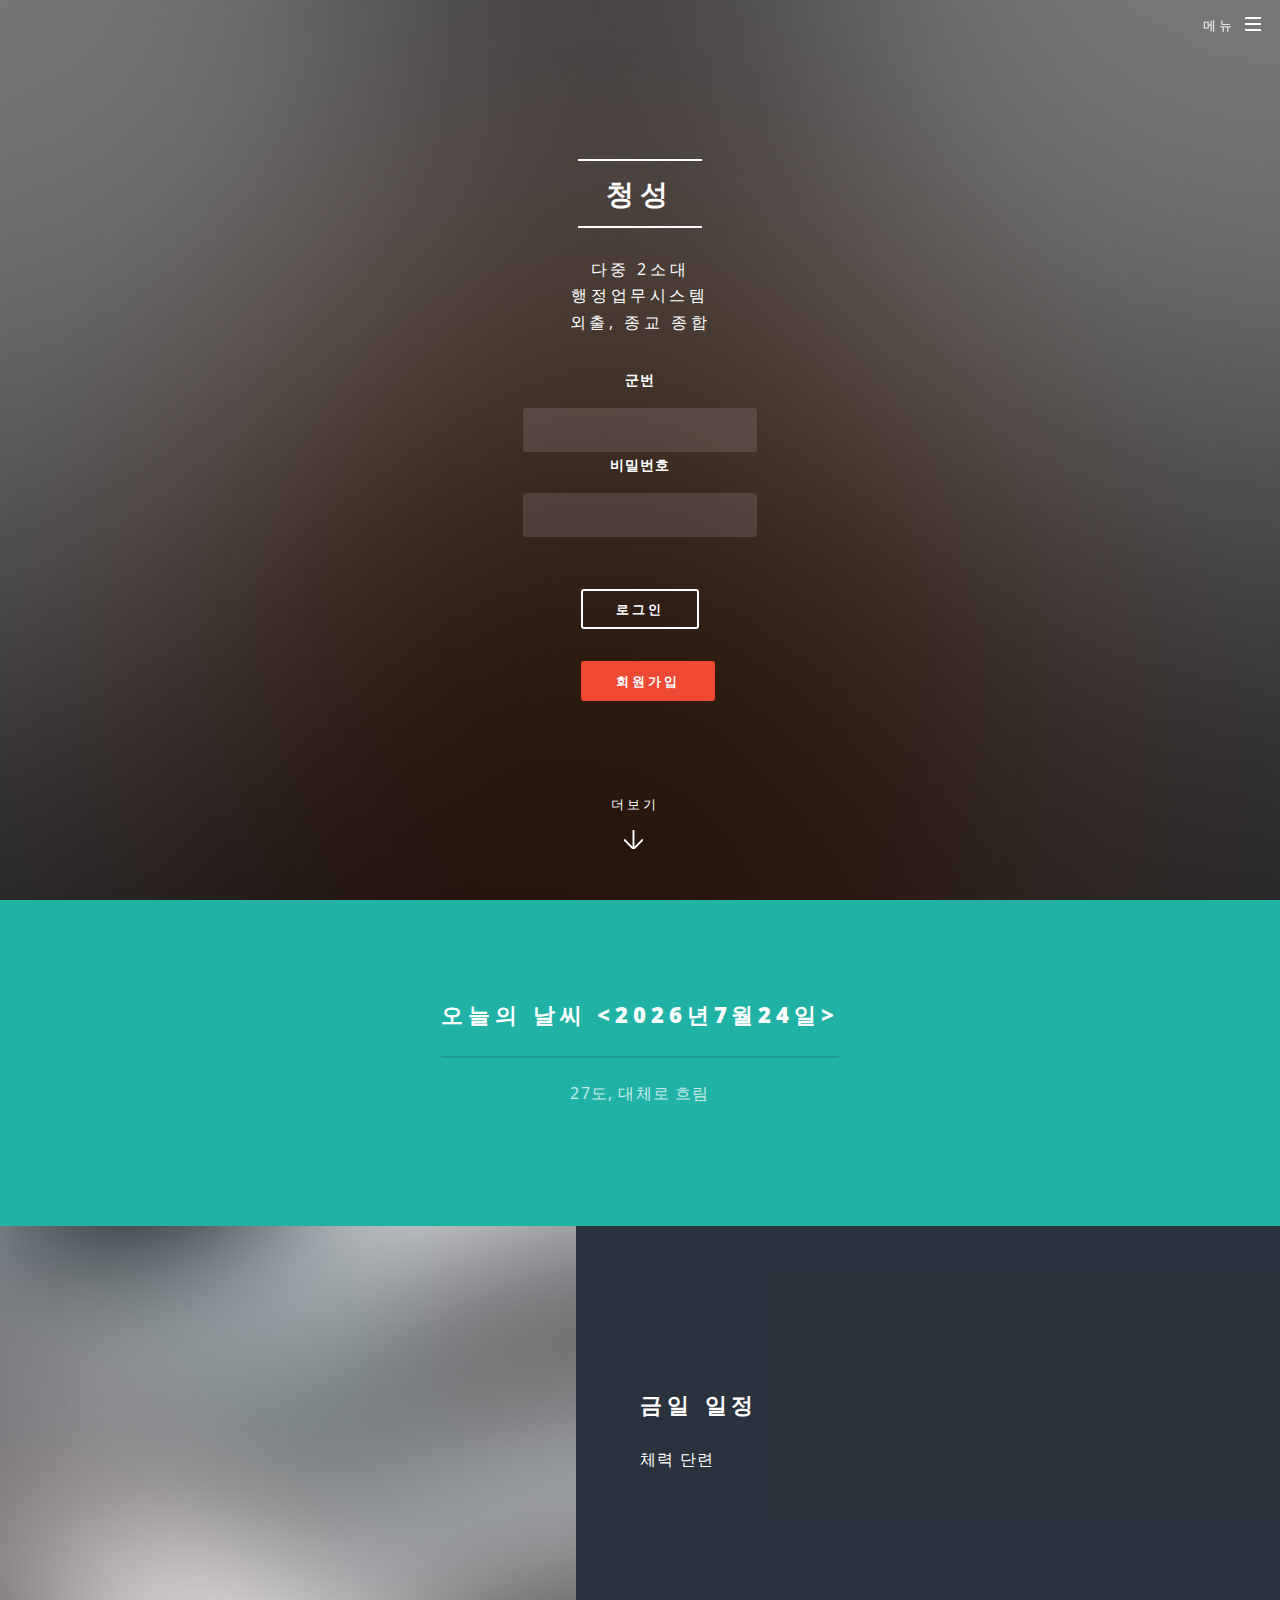
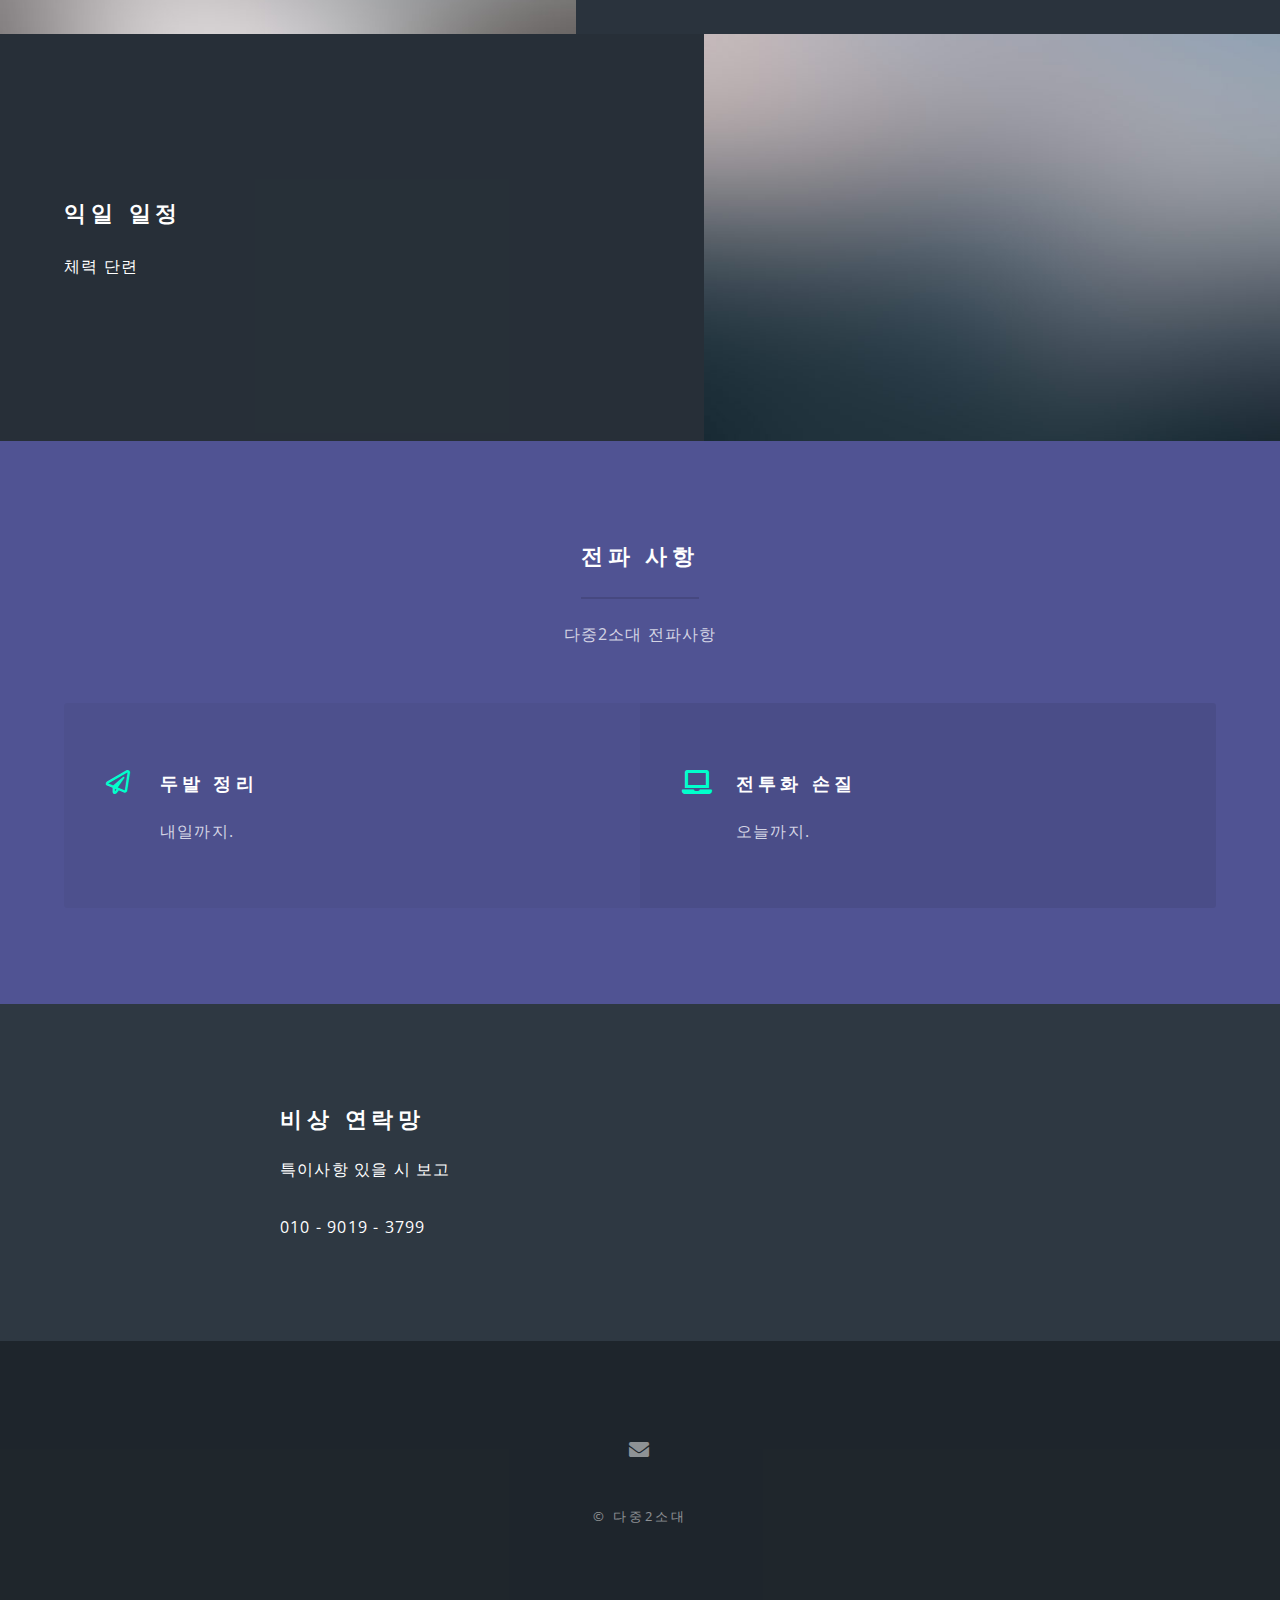
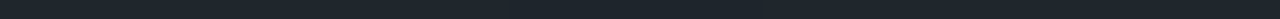
==== Src/html/index.html @ 93024c7f "Add files via upload" ====
<!--
	@File : index.html
	@Dev : Lim Hyun (hyunzion@gmail.com), Park Gyu Min(pkm229125@naver.com)
	@Since : 2020-07-06
-->

<!DOCTYPE HTML>
<!--
	Spectral by HTML5 UP
	html5up.net | @ajlkn
	Free for personal and commercial use under the CCA 3.0 license (html5up.net/license)
-->	

<html>
	<head>
		<title>Blue Star</title>
		<meta charset="utf-8" />
		<meta name="viewport" content="width=device-width, initial-scale=1, user-scalable=no" />
		<link rel="stylesheet" href="assets/css/main.css" />
		<noscript><link rel="stylesheet" href="assets/css/noscript.css" /></noscript>

		<script src="date.js"></script>
	</head>
	<body class="landing is-preload">


		<!-- Page Wrapper -->
			<div id="page-wrapper">

				<!-- Header -->
					<header id="header" class="alt">
						<h1><a href="index.html">Blue Star</a></h1>
						<nav id="nav">
							<ul>
								<li class="special">
									<a href="#menu" class="menuToggle"><span>메뉴</span></a>
									<div id="menu">
										<ul>
											<li><a href="index.html">청성</a></li>
											<li><a href="signup.html">회원가입</a></li>
										</ul>
									</div>
								</li>
							</ul>
						</nav>
					</header>

				<!-- Banner -->
					<section id="banner">
						<div class="inner">
							<h2>청성</h2>
							<p>다중 2소대<br />
							행정업무시스템<br />
							외출, 종교 종합 </p>
							<ul class="actions special">
									
									<input type="hidden" name="redirectUrl" value="https://blogpack.tistory.com/manage">
									
									<fieldset>
      <div class="box_login">
		  <form method="POST" action="logincheck.php">

			  <div>
				  <label for="id">군번</label>
				  <input type="text" name="armynumber"/>
			  </div>
			 
			  <div>
				<label for="pw">비밀번호</label>
				<input type="password" name="pw"/>
			</div>

			<br></br>
			  <input type='submit' value='로그인'>
			</form>
		
		</div>

		  
		  <p></p>
		  <li><a href="signup.html" class="button primary">회원가입</a></li>
							</ul>
						
						</div>
						<a href="#one" class="more scrolly">더보기</a>
					</section>

				<!-- One -->
					<section id="one" class="wrapper style1 special">
						<div class="inner"></div>
							<header class="major">
								<h2>오늘의 날씨
									<script>
									let today = new Date();
									let year = today.getFullYear();
									let month = today.getMonth() + 1;
									let date = today.getDate();
									let day = today.getDay();
									document.write("<"+year+"년"+month+"월"+date+"일"+">");
									</script>


								</h2>
								
								
								<p>27도, 대체로 흐림</p>
							</header>
						</div>
					</section>

				<!-- Two -->
					<section id="two" class="wrapper alt style2">
						<section class="spotlight">
							<div class="image"><img src="images/pic01.jpg" alt="" /></div><div class="content">
								<h2>금일 일정</h2>
								<p>체력 단련</p>
							</div>
						</section>
						<section class="spotlight">
							<div class="image"><img src="images/pic02.jpg" alt="" /></div><div class="content">
								<h2>익일 일정</h2>
								<p>체력 단련</p>
							</div>
						</section>
					</section>

				<!-- Three -->
					<section id="three" class="wrapper style3 special">
						<div class="inner">
							<header class="major">
								<h2>전파 사항</h2>
								<p>다중2소대 전파사항</p>
							</header>
							<ul class="features">
								<li class="icon fa-paper-plane">
									<h3>두발 정리</h3>
									<p>내일까지.</p>
								</li>
								<li class="icon solid fa-laptop">
									<h3>전투화 손질</h3>
									<p>오늘까지.</p>
								</li>
							</ul>
						</div>
					</section>

				<!-- CTA -->
					<section id="cta" class="wrapper style4">
						<div class="inner">
							<header>
								<h2>비상 연락망</h2>
								<p>특이사항 있을 시 보고</p>
								<p>010 - 9019 - 3799</p>
							</header>
						</div>
					</section>

				<!-- Footer -->
					<footer id="footer">
						<ul class="icons">
							<li><a href="#" class="icon solid fa-envelope"><span class="label">Email</span></a></li>
						</ul>
						<ul class="copyright">
							<li>&copy; 다중2소대 </li>
						</ul>
					</footer>

			</div>

		<!-- Scripts -->
			<script src="assets/js/jquery.min.js"></script>
			<script src="assets/js/jquery.scrollex.min.js"></script>
			<script src="assets/js/jquery.scrolly.min.js"></script>
			<script src="assets/js/browser.min.js"></script>
			<script src="assets/js/breakpoints.min.js"></script>
			<script src="assets/js/util.js"></script>
			<script src="assets/js/main.js"></script>



			<script type="text/javascript" src="date.js"></script> 

	</body>
</html>
---- Src/html/assets/css/main.css ----
@import url(fontawesome-all.min.css);
@import url("https://fonts.googleapis.com/css?family=Open+Sans:400,400italic,600,600italic,800,800italic");

/*
	Spectral by HTML5 UP
	html5up.net | @ajlkn
	Free for personal and commercial use under the CCA 3.0 license (html5up.net/license)
*/

html, body, div, span, applet, object,
iframe, h1, h2, h3, h4, h5, h6, p, blockquote,
pre, a, abbr, acronym, address, big, cite,
code, del, dfn, em, img, ins, kbd, q, s, samp,
small, strike, strong, sub, sup, tt, var, b,
u, i, center, dl, dt, dd, ol, ul, li, fieldset,
form, label, legend, table, caption, tbody,
tfoot, thead, tr, th, td, article, aside,
canvas, details, embed, figure, figcaption,
footer, header, hgroup, menu, nav, output, ruby,
section, summary, time, mark, audio, video {
	margin: 0;
	padding: 0;
	border: 0;
	font-size: 100%;
	font: inherit;
	vertical-align: baseline;}

article, aside, details, figcaption, figure,
footer, header, hgroup, menu, nav, section {
	display: block;}

body {
	line-height: 1;
}

ol, ul {
	list-style: none;
}

blockquote, q {
	quotes: none;
}

	blockquote:before, blockquote:after, q:before, q:after {
		content: '';
		content: none;
	}

table {
	border-collapse: collapse;
	border-spacing: 0;
}

body {
	-webkit-text-size-adjust: none;
}

mark {
	background-color: transparent;
	color: inherit;
}

input::-moz-focus-inner {
	border: 0;
	padding: 0;
}

input, select, textarea {
	-moz-appearance: none;
	-webkit-appearance: none;
	-ms-appearance: none;
	appearance: none;
}

/* Basic */

	@-ms-viewport {
		width: device-width;
	}

	html {
		box-sizing: border-box;
	}

	*, *:before, *:after {
		box-sizing: inherit;
	}

	body {
		background: #2e3842;
	}

		body.is-preload *, body.is-preload *:before, body.is-preload *:after {
			-moz-animation: none !important;
			-webkit-animation: none !important;
			-ms-animation: none !important;
			animation: none !important;
			-moz-transition: none !important;
			-webkit-transition: none !important;
			-ms-transition: none !important;
			transition: none !important;
		}

	body, input, select, textarea {
		color: #fff;
		font-family: "Open Sans", Helvetica, sans-serif;
		font-size: 15pt;
		font-weight: 400;
		letter-spacing: 0.075em;
		line-height: 1.65em;
	}

		@media screen and (max-width: 1680px) {

			body, input, select, textarea {
				font-size: 13pt;
			}

		}

		@media screen and (max-width: 1280px) {

			body, input, select, textarea {
				font-size: 12pt;
			}

		}

		@media screen and (max-width: 736px) {

			body, input, select, textarea {
				font-size: 11pt;
				letter-spacing: 0.0375em;
			}

		}

	a {
		-moz-transition: color 0.2s ease, border-bottom-color 0.2s ease;
		-webkit-transition: color 0.2s ease, border-bottom-color 0.2s ease;
		-ms-transition: color 0.2s ease, border-bottom-color 0.2s ease;
		transition: color 0.2s ease, border-bottom-color 0.2s ease;
		border-bottom: dotted 1px;
		color: inherit;
		text-decoration: none;
	}

		a:hover {
			border-bottom-color: transparent;
		}

	strong, b {
		color: #fff;
		font-weight: 600;
	}

	em, i {
		font-style: italic;
	}

	p {
		margin: 0 0 2em 0;
	}

	h1, h2, h3, h4, h5, h6 {
		color: #fff;
		font-weight: 800;
		letter-spacing: 0.225em;
		line-height: 1em;
		margin: 0 0 1em 0;
		text-transform: uppercase;
	}

		h1 a, h2 a, h3 a, h4 a, h5 a, h6 a {
			color: inherit;
			text-decoration: none;
		}

	h2 {
		font-size: 1.35em;
		line-height: 1.75em;
	}

		@media screen and (max-width: 736px) {

			h2 {
				font-size: 1.1em;
				line-height: 1.65em;
			}

		}

	h3 {
		font-size: 1.15em;
		line-height: 1.75em;
	}

		@media screen and (max-width: 736px) {

			h3 {
				font-size: 1em;
				line-height: 1.65em;
			}

		}

	h4 {
		font-size: 1em;
		line-height: 1.5em;
	}

	h5 {
		font-size: 0.8em;
		line-height: 1.5em;
	}

	h6 {
		font-size: 0.7em;
		line-height: 1.5em;
	}

	sub {
		font-size: 0.8em;
		position: relative;
		top: 0.5em;
	}

	sup {
		font-size: 0.8em;
		position: relative;
		top: -0.5em;
	}

	hr {
		border: 0;
		border-bottom: solid 2px #fff;
		margin: 3em 0;
	}

		hr.major {
			margin: 4.5em 0;
		}

	blockquote {
		border-left: solid 4px #fff;
		font-style: italic;
		margin: 0 0 2em 0;
		padding: 0.5em 0 0.5em 2em;
	}

	code {
		background: rgba(144, 144, 144, 0.25);
		border-radius: 3px;
		font-family: "Courier New", monospace;
		font-size: 0.9em;
		letter-spacing: 0;
		margin: 0 0.25em;
		padding: 0.25em 0.65em;
	}

	pre {
		-webkit-overflow-scrolling: touch;
		font-family: "Courier New", monospace;
		font-size: 0.9em;
		margin: 0 0 2em 0;
	}

		pre code {
			display: block;
			line-height: 1.75em;
			padding: 1em 1.5em;
			overflow-x: auto;
		}

	.align-left {
		text-align: left;
	}

	.align-center {
		text-align: center;
	}

	.align-right {
		text-align: right;
	}

/* Row */

	.row {
		display: flex;
		flex-wrap: wrap;
		box-sizing: border-box;
		align-items: stretch;
	}

		.row > * {
			box-sizing: border-box;
		}

		.row.gtr-uniform > * > :last-child {
			margin-bottom: 0;
		}

		.row.aln-left {
			justify-content: flex-start;
		}

		.row.aln-center {
			justify-content: center;
		}

		.row.aln-right {
			justify-content: flex-end;
		}

		.row.aln-top {
			align-items: flex-start;
		}

		.row.aln-middle {
			align-items: center;
		}

		.row.aln-bottom {
			align-items: flex-end;
		}

		.row > .imp {
			order: -1;
		}

		.row > .col-1 {
			width: 8.33333%;
		}

		.row > .off-1 {
			margin-left: 8.33333%;
		}

		.row > .col-2 {
			width: 16.66667%;
		}

		.row > .off-2 {
			margin-left: 16.66667%;
		}

		.row > .col-3 {
			width: 25%;
		}

		.row > .off-3 {
			margin-left: 25%;
		}

		.row > .col-4 {
			width: 33.33333%;
		}

		.row > .off-4 {
			margin-left: 33.33333%;
		}

		.row > .col-5 {
			width: 41.66667%;
		}

		.row > .off-5 {
			margin-left: 41.66667%;
		}

		.row > .col-6 {
			width: 50%;
		}

		.row > .off-6 {
			margin-left: 50%;
		}

		.row > .col-7 {
			width: 58.33333%;
		}

		.row > .off-7 {
			margin-left: 58.33333%;
		}

		.row > .col-8 {
			width: 66.66667%;
		}

		.row > .off-8 {
			margin-left: 66.66667%;
		}

		.row > .col-9 {
			width: 75%;
		}

		.row > .off-9 {
			margin-left: 75%;
		}

		.row > .col-10 {
			width: 83.33333%;
		}

		.row > .off-10 {
			margin-left: 83.33333%;
		}

		.row > .col-11 {
			width: 91.66667%;
		}

		.row > .off-11 {
			margin-left: 91.66667%;
		}

		.row > .col-12 {
			width: 100%;
		}

		.row > .off-12 {
			margin-left: 100%;
		}

		.row.gtr-0 {
			margin-top: 0;
			margin-left: 0em;
		}

			.row.gtr-0 > * {
				padding: 0 0 0 0em;
			}

			.row.gtr-0.gtr-uniform {
				margin-top: 0em;
			}

				.row.gtr-0.gtr-uniform > * {
					padding-top: 0em;
				}

		.row.gtr-25 {
			margin-top: 0;
			margin-left: -0.375em;
		}

			.row.gtr-25 > * {
				padding: 0 0 0 0.375em;
			}

			.row.gtr-25.gtr-uniform {
				margin-top: -0.375em;
			}

				.row.gtr-25.gtr-uniform > * {
					padding-top: 0.375em;
				}

		.row.gtr-50 {
			margin-top: 0;
			margin-left: -0.75em;
		}

			.row.gtr-50 > * {
				padding: 0 0 0 0.75em;
			}

			.row.gtr-50.gtr-uniform {
				margin-top: -0.75em;
			}

				.row.gtr-50.gtr-uniform > * {
					padding-top: 0.75em;
				}

		.row {
			margin-top: 0;
			margin-left: -1.5em;
		}

			.row > * {
				padding: 0 0 0 1.5em;
			}

			.row.gtr-uniform {
				margin-top: -1.5em;
			}

				.row.gtr-uniform > * {
					padding-top: 1.5em;
				}

		.row.gtr-150 {
			margin-top: 0;
			margin-left: -2.25em;
		}

			.row.gtr-150 > * {
				padding: 0 0 0 2.25em;
			}

			.row.gtr-150.gtr-uniform {
				margin-top: -2.25em;
			}

				.row.gtr-150.gtr-uniform > * {
					padding-top: 2.25em;
				}

		.row.gtr-200 {
			margin-top: 0;
			margin-left: -3em;
		}

			.row.gtr-200 > * {
				padding: 0 0 0 3em;
			}

			.row.gtr-200.gtr-uniform {
				margin-top: -3em;
			}

				.row.gtr-200.gtr-uniform > * {
					padding-top: 3em;
				}

		@media screen and (max-width: 1680px) {

			.row {
				display: flex;
				flex-wrap: wrap;
				box-sizing: border-box;
				align-items: stretch;
			}

				.row > * {
					box-sizing: border-box;
				}

				.row.gtr-uniform > * > :last-child {
					margin-bottom: 0;
				}

				.row.aln-left {
					justify-content: flex-start;
				}

				.row.aln-center {
					justify-content: center;
				}

				.row.aln-right {
					justify-content: flex-end;
				}

				.row.aln-top {
					align-items: flex-start;
				}

				.row.aln-middle {
					align-items: center;
				}

				.row.aln-bottom {
					align-items: flex-end;
				}

				.row > .imp-xlarge {
					order: -1;
				}

				.row > .col-1-xlarge {
					width: 8.33333%;
				}

				.row > .off-1-xlarge {
					margin-left: 8.33333%;
				}

				.row > .col-2-xlarge {
					width: 16.66667%;
				}

				.row > .off-2-xlarge {
					margin-left: 16.66667%;
				}

				.row > .col-3-xlarge {
					width: 25%;
				}

				.row > .off-3-xlarge {
					margin-left: 25%;
				}

				.row > .col-4-xlarge {
					width: 33.33333%;
				}

				.row > .off-4-xlarge {
					margin-left: 33.33333%;
				}

				.row > .col-5-xlarge {
					width: 41.66667%;
				}

				.row > .off-5-xlarge {
					margin-left: 41.66667%;
				}

				.row > .col-6-xlarge {
					width: 50%;
				}

				.row > .off-6-xlarge {
					margin-left: 50%;
				}

				.row > .col-7-xlarge {
					width: 58.33333%;
				}

				.row > .off-7-xlarge {
					margin-left: 58.33333%;
				}

				.row > .col-8-xlarge {
					width: 66.66667%;
				}

				.row > .off-8-xlarge {
					margin-left: 66.66667%;
				}

				.row > .col-9-xlarge {
					width: 75%;
				}

				.row > .off-9-xlarge {
					margin-left: 75%;
				}

				.row > .col-10-xlarge {
					width: 83.33333%;
				}

				.row > .off-10-xlarge {
					margin-left: 83.33333%;
				}

				.row > .col-11-xlarge {
					width: 91.66667%;
				}

				.row > .off-11-xlarge {
					margin-left: 91.66667%;
				}

				.row > .col-12-xlarge {
					width: 100%;
				}

				.row > .off-12-xlarge {
					margin-left: 100%;
				}

				.row.gtr-0 {
					margin-top: 0;
					margin-left: 0em;
				}

					.row.gtr-0 > * {
						padding: 0 0 0 0em;
					}

					.row.gtr-0.gtr-uniform {
						margin-top: 0em;
					}

						.row.gtr-0.gtr-uniform > * {
							padding-top: 0em;
						}

				.row.gtr-25 {
					margin-top: 0;
					margin-left: -0.375em;
				}

					.row.gtr-25 > * {
						padding: 0 0 0 0.375em;
					}

					.row.gtr-25.gtr-uniform {
						margin-top: -0.375em;
					}

						.row.gtr-25.gtr-uniform > * {
							padding-top: 0.375em;
						}

				.row.gtr-50 {
					margin-top: 0;
					margin-left: -0.75em;
				}

					.row.gtr-50 > * {
						padding: 0 0 0 0.75em;
					}

					.row.gtr-50.gtr-uniform {
						margin-top: -0.75em;
					}

						.row.gtr-50.gtr-uniform > * {
							padding-top: 0.75em;
						}

				.row {
					margin-top: 0;
					margin-left: -1.5em;
				}

					.row > * {
						padding: 0 0 0 1.5em;
					}

					.row.gtr-uniform {
						margin-top: -1.5em;
					}

						.row.gtr-uniform > * {
							padding-top: 1.5em;
						}

				.row.gtr-150 {
					margin-top: 0;
					margin-left: -2.25em;
				}

					.row.gtr-150 > * {
						padding: 0 0 0 2.25em;
					}

					.row.gtr-150.gtr-uniform {
						margin-top: -2.25em;
					}

						.row.gtr-150.gtr-uniform > * {
							padding-top: 2.25em;
						}

				.row.gtr-200 {
					margin-top: 0;
					margin-left: -3em;
				}

					.row.gtr-200 > * {
						padding: 0 0 0 3em;
					}

					.row.gtr-200.gtr-uniform {
						margin-top: -3em;
					}

						.row.gtr-200.gtr-uniform > * {
							padding-top: 3em;
						}

		}

		@media screen and (max-width: 1280px) {

			.row {
				display: flex;
				flex-wrap: wrap;
				box-sizing: border-box;
				align-items: stretch;
			}

				.row > * {
					box-sizing: border-box;
				}

				.row.gtr-uniform > * > :last-child {
					margin-bottom: 0;
				}

				.row.aln-left {
					justify-content: flex-start;
				}

				.row.aln-center {
					justify-content: center;
				}

				.row.aln-right {
					justify-content: flex-end;
				}

				.row.aln-top {
					align-items: flex-start;
				}

				.row.aln-middle {
					align-items: center;
				}

				.row.aln-bottom {
					align-items: flex-end;
				}

				.row > .imp-large {
					order: -1;
				}

				.row > .col-1-large {
					width: 8.33333%;
				}

				.row > .off-1-large {
					margin-left: 8.33333%;
				}

				.row > .col-2-large {
					width: 16.66667%;
				}

				.row > .off-2-large {
					margin-left: 16.66667%;
				}

				.row > .col-3-large {
					width: 25%;
				}

				.row > .off-3-large {
					margin-left: 25%;
				}

				.row > .col-4-large {
					width: 33.33333%;
				}

				.row > .off-4-large {
					margin-left: 33.33333%;
				}

				.row > .col-5-large {
					width: 41.66667%;
				}

				.row > .off-5-large {
					margin-left: 41.66667%;
				}

				.row > .col-6-large {
					width: 50%;
				}

				.row > .off-6-large {
					margin-left: 50%;
				}

				.row > .col-7-large {
					width: 58.33333%;
				}

				.row > .off-7-large {
					margin-left: 58.33333%;
				}

				.row > .col-8-large {
					width: 66.66667%;
				}

				.row > .off-8-large {
					margin-left: 66.66667%;
				}

				.row > .col-9-large {
					width: 75%;
				}

				.row > .off-9-large {
					margin-left: 75%;
				}

				.row > .col-10-large {
					width: 83.33333%;
				}

				.row > .off-10-large {
					margin-left: 83.33333%;
				}

				.row > .col-11-large {
					width: 91.66667%;
				}

				.row > .off-11-large {
					margin-left: 91.66667%;
				}

				.row > .col-12-large {
					width: 100%;
				}

				.row > .off-12-large {
					margin-left: 100%;
				}

				.row.gtr-0 {
					margin-top: 0;
					margin-left: 0em;
				}

					.row.gtr-0 > * {
						padding: 0 0 0 0em;
					}

					.row.gtr-0.gtr-uniform {
						margin-top: 0em;
					}

						.row.gtr-0.gtr-uniform > * {
							padding-top: 0em;
						}

				.row.gtr-25 {
					margin-top: 0;
					margin-left: -0.375em;
				}

					.row.gtr-25 > * {
						padding: 0 0 0 0.375em;
					}

					.row.gtr-25.gtr-uniform {
						margin-top: -0.375em;
					}

						.row.gtr-25.gtr-uniform > * {
							padding-top: 0.375em;
						}

				.row.gtr-50 {
					margin-top: 0;
					margin-left: -0.75em;
				}

					.row.gtr-50 > * {
						padding: 0 0 0 0.75em;
					}

					.row.gtr-50.gtr-uniform {
						margin-top: -0.75em;
					}

						.row.gtr-50.gtr-uniform > * {
							padding-top: 0.75em;
						}

				.row {
					margin-top: 0;
					margin-left: -1.5em;
				}

					.row > * {
						padding: 0 0 0 1.5em;
					}

					.row.gtr-uniform {
						margin-top: -1.5em;
					}

						.row.gtr-uniform > * {
							padding-top: 1.5em;
						}

				.row.gtr-150 {
					margin-top: 0;
					margin-left: -2.25em;
				}

					.row.gtr-150 > * {
						padding: 0 0 0 2.25em;
					}

					.row.gtr-150.gtr-uniform {
						margin-top: -2.25em;
					}

						.row.gtr-150.gtr-uniform > * {
							padding-top: 2.25em;
						}

				.row.gtr-200 {
					margin-top: 0;
					margin-left: -3em;
				}

					.row.gtr-200 > * {
						padding: 0 0 0 3em;
					}

					.row.gtr-200.gtr-uniform {
						margin-top: -3em;
					}

						.row.gtr-200.gtr-uniform > * {
							padding-top: 3em;
						}

		}

		@media screen and (max-width: 980px) {

			.row {
				display: flex;
				flex-wrap: wrap;
				box-sizing: border-box;
				align-items: stretch;
			}

				.row > * {
					box-sizing: border-box;
				}

				.row.gtr-uniform > * > :last-child {
					margin-bottom: 0;
				}

				.row.aln-left {
					justify-content: flex-start;
				}

				.row.aln-center {
					justify-content: center;
				}

				.row.aln-right {
					justify-content: flex-end;
				}

				.row.aln-top {
					align-items: flex-start;
				}

				.row.aln-middle {
					align-items: center;
				}

				.row.aln-bottom {
					align-items: flex-end;
				}

				.row > .imp-medium {
					order: -1;
				}

				.row > .col-1-medium {
					width: 8.33333%;
				}

				.row > .off-1-medium {
					margin-left: 8.33333%;
				}

				.row > .col-2-medium {
					width: 16.66667%;
				}

				.row > .off-2-medium {
					margin-left: 16.66667%;
				}

				.row > .col-3-medium {
					width: 25%;
				}

				.row > .off-3-medium {
					margin-left: 25%;
				}

				.row > .col-4-medium {
					width: 33.33333%;
				}

				.row > .off-4-medium {
					margin-left: 33.33333%;
				}

				.row > .col-5-medium {
					width: 41.66667%;
				}

				.row > .off-5-medium {
					margin-left: 41.66667%;
				}

				.row > .col-6-medium {
					width: 50%;
				}

				.row > .off-6-medium {
					margin-left: 50%;
				}

				.row > .col-7-medium {
					width: 58.33333%;
				}

				.row > .off-7-medium {
					margin-left: 58.33333%;
				}

				.row > .col-8-medium {
					width: 66.66667%;
				}

				.row > .off-8-medium {
					margin-left: 66.66667%;
				}

				.row > .col-9-medium {
					width: 75%;
				}

				.row > .off-9-medium {
					margin-left: 75%;
				}

				.row > .col-10-medium {
					width: 83.33333%;
				}

				.row > .off-10-medium {
					margin-left: 83.33333%;
				}

				.row > .col-11-medium {
					width: 91.66667%;
				}

				.row > .off-11-medium {
					margin-left: 91.66667%;
				}

				.row > .col-12-medium {
					width: 100%;
				}

				.row > .off-12-medium {
					margin-left: 100%;
				}

				.row.gtr-0 {
					margin-top: 0;
					margin-left: 0em;
				}

					.row.gtr-0 > * {
						padding: 0 0 0 0em;
					}

					.row.gtr-0.gtr-uniform {
						margin-top: 0em;
					}

						.row.gtr-0.gtr-uniform > * {
							padding-top: 0em;
						}

				.row.gtr-25 {
					margin-top: 0;
					margin-left: -0.375em;
				}

					.row.gtr-25 > * {
						padding: 0 0 0 0.375em;
					}

					.row.gtr-25.gtr-uniform {
						margin-top: -0.375em;
					}

						.row.gtr-25.gtr-uniform > * {
							padding-top: 0.375em;
						}

				.row.gtr-50 {
					margin-top: 0;
					margin-left: -0.75em;
				}

					.row.gtr-50 > * {
						padding: 0 0 0 0.75em;
					}

					.row.gtr-50.gtr-uniform {
						margin-top: -0.75em;
					}

						.row.gtr-50.gtr-uniform > * {
							padding-top: 0.75em;
						}

				.row {
					margin-top: 0;
					margin-left: -1.5em;
				}

					.row > * {
						padding: 0 0 0 1.5em;
					}

					.row.gtr-uniform {
						margin-top: -1.5em;
					}

						.row.gtr-uniform > * {
							padding-top: 1.5em;
						}

				.row.gtr-150 {
					margin-top: 0;
					margin-left: -2.25em;
				}

					.row.gtr-150 > * {
						padding: 0 0 0 2.25em;
					}

					.row.gtr-150.gtr-uniform {
						margin-top: -2.25em;
					}

						.row.gtr-150.gtr-uniform > * {
							padding-top: 2.25em;
						}

				.row.gtr-200 {
					margin-top: 0;
					margin-left: -3em;
				}

					.row.gtr-200 > * {
						padding: 0 0 0 3em;
					}

					.row.gtr-200.gtr-uniform {
						margin-top: -3em;
					}

						.row.gtr-200.gtr-uniform > * {
							padding-top: 3em;
						}

		}

		@media screen and (max-width: 736px) {

			.row {
				display: flex;
				flex-wrap: wrap;
				box-sizing: border-box;
				align-items: stretch;
			}

				.row > * {
					box-sizing: border-box;
				}

				.row.gtr-uniform > * > :last-child {
					margin-bottom: 0;
				}

				.row.aln-left {
					justify-content: flex-start;
				}

				.row.aln-center {
					justify-content: center;
				}

				.row.aln-right {
					justify-content: flex-end;
				}

				.row.aln-top {
					align-items: flex-start;
				}

				.row.aln-middle {
					align-items: center;
				}

				.row.aln-bottom {
					align-items: flex-end;
				}

				.row > .imp-small {
					order: -1;
				}

				.row > .col-1-small {
					width: 8.33333%;
				}

				.row > .off-1-small {
					margin-left: 8.33333%;
				}

				.row > .col-2-small {
					width: 16.66667%;
				}

				.row > .off-2-small {
					margin-left: 16.66667%;
				}

				.row > .col-3-small {
					width: 25%;
				}

				.row > .off-3-small {
					margin-left: 25%;
				}

				.row > .col-4-small {
					width: 33.33333%;
				}

				.row > .off-4-small {
					margin-left: 33.33333%;
				}

				.row > .col-5-small {
					width: 41.66667%;
				}

				.row > .off-5-small {
					margin-left: 41.66667%;
				}

				.row > .col-6-small {
					width: 50%;
				}

				.row > .off-6-small {
					margin-left: 50%;
				}

				.row > .col-7-small {
					width: 58.33333%;
				}

				.row > .off-7-small {
					margin-left: 58.33333%;
				}

				.row > .col-8-small {
					width: 66.66667%;
				}

				.row > .off-8-small {
					margin-left: 66.66667%;
				}

				.row > .col-9-small {
					width: 75%;
				}

				.row > .off-9-small {
					margin-left: 75%;
				}

				.row > .col-10-small {
					width: 83.33333%;
				}

				.row > .off-10-small {
					margin-left: 83.33333%;
				}

				.row > .col-11-small {
					width: 91.66667%;
				}

				.row > .off-11-small {
					margin-left: 91.66667%;
				}

				.row > .col-12-small {
					width: 100%;
				}

				.row > .off-12-small {
					margin-left: 100%;
				}

				.row.gtr-0 {
					margin-top: 0;
					margin-left: 0em;
				}

					.row.gtr-0 > * {
						padding: 0 0 0 0em;
					}

					.row.gtr-0.gtr-uniform {
						margin-top: 0em;
					}

						.row.gtr-0.gtr-uniform > * {
							padding-top: 0em;
						}

				.row.gtr-25 {
					margin-top: 0;
					margin-left: -0.375em;
				}

					.row.gtr-25 > * {
						padding: 0 0 0 0.375em;
					}

					.row.gtr-25.gtr-uniform {
						margin-top: -0.375em;
					}

						.row.gtr-25.gtr-uniform > * {
							padding-top: 0.375em;
						}

				.row.gtr-50 {
					margin-top: 0;
					margin-left: -0.75em;
				}

					.row.gtr-50 > * {
						padding: 0 0 0 0.75em;
					}

					.row.gtr-50.gtr-uniform {
						margin-top: -0.75em;
					}

						.row.gtr-50.gtr-uniform > * {
							padding-top: 0.75em;
						}

				.row {
					margin-top: 0;
					margin-left: -1.5em;
				}

					.row > * {
						padding: 0 0 0 1.5em;
					}

					.row.gtr-uniform {
						margin-top: -1.5em;
					}

						.row.gtr-uniform > * {
							padding-top: 1.5em;
						}

				.row.gtr-150 {
					margin-top: 0;
					margin-left: -2.25em;
				}

					.row.gtr-150 > * {
						padding: 0 0 0 2.25em;
					}

					.row.gtr-150.gtr-uniform {
						margin-top: -2.25em;
					}

						.row.gtr-150.gtr-uniform > * {
							padding-top: 2.25em;
						}

				.row.gtr-200 {
					margin-top: 0;
					margin-left: -3em;
				}

					.row.gtr-200 > * {
						padding: 0 0 0 3em;
					}

					.row.gtr-200.gtr-uniform {
						margin-top: -3em;
					}

						.row.gtr-200.gtr-uniform > * {
							padding-top: 3em;
						}

		}

		@media screen and (max-width: 480px) {

			.row {
				display: flex;
				flex-wrap: wrap;
				box-sizing: border-box;
				align-items: stretch;
			}

				.row > * {
					box-sizing: border-box;
				}

				.row.gtr-uniform > * > :last-child {
					margin-bottom: 0;
				}

				.row.aln-left {
					justify-content: flex-start;
				}

				.row.aln-center {
					justify-content: center;
				}

				.row.aln-right {
					justify-content: flex-end;
				}

				.row.aln-top {
					align-items: flex-start;
				}

				.row.aln-middle {
					align-items: center;
				}

				.row.aln-bottom {
					align-items: flex-end;
				}

				.row > .imp-xsmall {
					order: -1;
				}

				.row > .col-1-xsmall {
					width: 8.33333%;
				}

				.row > .off-1-xsmall {
					margin-left: 8.33333%;
				}

				.row > .col-2-xsmall {
					width: 16.66667%;
				}

				.row > .off-2-xsmall {
					margin-left: 16.66667%;
				}

				.row > .col-3-xsmall {
					width: 25%;
				}

				.row > .off-3-xsmall {
					margin-left: 25%;
				}

				.row > .col-4-xsmall {
					width: 33.33333%;
				}

				.row > .off-4-xsmall {
					margin-left: 33.33333%;
				}

				.row > .col-5-xsmall {
					width: 41.66667%;
				}

				.row > .off-5-xsmall {
					margin-left: 41.66667%;
				}

				.row > .col-6-xsmall {
					width: 50%;
				}

				.row > .off-6-xsmall {
					margin-left: 50%;
				}

				.row > .col-7-xsmall {
					width: 58.33333%;
				}

				.row > .off-7-xsmall {
					margin-left: 58.33333%;
				}

				.row > .col-8-xsmall {
					width: 66.66667%;
				}

				.row > .off-8-xsmall {
					margin-left: 66.66667%;
				}

				.row > .col-9-xsmall {
					width: 75%;
				}

				.row > .off-9-xsmall {
					margin-left: 75%;
				}

				.row > .col-10-xsmall {
					width: 83.33333%;
				}

				.row > .off-10-xsmall {
					margin-left: 83.33333%;
				}

				.row > .col-11-xsmall {
					width: 91.66667%;
				}

				.row > .off-11-xsmall {
					margin-left: 91.66667%;
				}

				.row > .col-12-xsmall {
					width: 100%;
				}

				.row > .off-12-xsmall {
					margin-left: 100%;
				}

				.row.gtr-0 {
					margin-top: 0;
					margin-left: 0em;
				}

					.row.gtr-0 > * {
						padding: 0 0 0 0em;
					}

					.row.gtr-0.gtr-uniform {
						margin-top: 0em;
					}

						.row.gtr-0.gtr-uniform > * {
							padding-top: 0em;
						}

				.row.gtr-25 {
					margin-top: 0;
					margin-left: -0.375em;
				}

					.row.gtr-25 > * {
						padding: 0 0 0 0.375em;
					}

					.row.gtr-25.gtr-uniform {
						margin-top: -0.375em;
					}

						.row.gtr-25.gtr-uniform > * {
							padding-top: 0.375em;
						}

				.row.gtr-50 {
					margin-top: 0;
					margin-left: -0.75em;
				}

					.row.gtr-50 > * {
						padding: 0 0 0 0.75em;
					}

					.row.gtr-50.gtr-uniform {
						margin-top: -0.75em;
					}

						.row.gtr-50.gtr-uniform > * {
							padding-top: 0.75em;
						}

				.row {
					margin-top: 0;
					margin-left: -1.5em;
				}

					.row > * {
						padding: 0 0 0 1.5em;
					}

					.row.gtr-uniform {
						margin-top: -1.5em;
					}

						.row.gtr-uniform > * {
							padding-top: 1.5em;
						}

				.row.gtr-150 {
					margin-top: 0;
					margin-left: -2.25em;
				}

					.row.gtr-150 > * {
						padding: 0 0 0 2.25em;
					}

					.row.gtr-150.gtr-uniform {
						margin-top: -2.25em;
					}

						.row.gtr-150.gtr-uniform > * {
							padding-top: 2.25em;
						}

				.row.gtr-200 {
					margin-top: 0;
					margin-left: -3em;
				}

					.row.gtr-200 > * {
						padding: 0 0 0 3em;
					}

					.row.gtr-200.gtr-uniform {
						margin-top: -3em;
					}

						.row.gtr-200.gtr-uniform > * {
							padding-top: 3em;
						}

		}

/* Section/Article */

	section.special, article.special {
		text-align: center;
	}

	header p {
		color: rgba(255, 255, 255, 0.5);
		position: relative;
		top: -0.25em;
	}

	header h3 + p {
		font-size: 1.1em;
	}

	header h4 + p,
	header h5 + p,
	header h6 + p {
		font-size: 0.9em;
	}

	header.major {
		margin: 0 0 3.5em 0;
	}

		header.major h2, header.major h3, header.major h4, header.major h5, header.major h6 {
			border-bottom: solid 2px #fff;
			display: inline-block;
			padding-bottom: 1em;
			position: relative;
		}

			header.major h2:after, header.major h3:after, header.major h4:after, header.major h5:after, header.major h6:after {
				content: '';
				display: block;
				height: 1px;
			}

		header.major p {
			color: #fff;
			top: 0;
		}

		@media screen and (max-width: 736px) {

			header.major {
				margin: 0 0 2em 0;
			}

		}

	@media screen and (max-width: 980px) {

		header br {
			display: none;
		}

	}

/* Form */

	form {
		margin: 0 0 2em 0;
	}

	label {
		color: #fff;
		display: block;
		font-size: 0.9em;
		font-weight: 600;
		margin: 0 0 1em 0;
	}

	input[type="text"],
	input[type="password"],
	input[type="email"],
	select,
	textarea {
		-moz-appearance: none;
		-webkit-appearance: none;
		-ms-appearance: none;
		appearance: none;
		background-color: rgba(144, 144, 144, 0.25);
		border-radius: 3px;
		border: none;
		color: inherit;
		display: block;
		outline: 0;
		padding: 0 1em;
		text-decoration: none;
		width: 100%;
	}

		input[type="text"]:invalid,
		input[type="password"]:invalid,
		input[type="email"]:invalid,
		select:invalid,
		textarea:invalid {
			box-shadow: none;
		}

		input[type="text"]:focus,
		input[type="password"]:focus,
		input[type="email"]:focus,
		select:focus,
		textarea:focus {
			box-shadow: 0 0 0 2px #21b2a6;
		}

	select {
		background-size: 1.25em;
		background-repeat: no-repeat;
		background-position: calc(100% - 1em) center;
		height: 2.75em;
		padding-right: 2.75em;
		text-overflow: ellipsis;
	}

		select:focus::-ms-value {
			background-color: transparent;
		}

		select::-ms-expand {
			display: none;
		}

	input[type="text"],
	input[type="password"],
	input[type="email"],
	select {
		height: 2.75em;
	}

	textarea {
		padding: 0.75em 1em;
	}

	input[type="checkbox"],
	input[type="radio"] {
		-moz-appearance: none;
		-webkit-appearance: none;
		-ms-appearance: none;
		appearance: none;
		display: block;
		float: left;
		margin-right: -2em;
		opacity: 0;
		width: 1em;
		z-index: -1;
	}

		input[type="checkbox"] + label,
		input[type="radio"] + label {
			text-decoration: none;
			color: #fff;
			cursor: pointer;
			display: inline-block;
			font-size: 1em;
			font-weight: 400;
			padding-left: 2.4em;
			padding-right: 0.75em;
			position: relative;
		}

			input[type="checkbox"] + label:before,
			input[type="radio"] + label:before {
				-moz-osx-font-smoothing: grayscale;
				-webkit-font-smoothing: antialiased;
				display: inline-block;
				font-style: normal;
				font-variant: normal;
				text-rendering: auto;
				line-height: 1;
				text-transform: none !important;
				font-family: 'Font Awesome 5 Free';
				font-weight: 900;
			}

			input[type="checkbox"] + label:before,
			input[type="radio"] + label:before {
				background: rgba(144, 144, 144, 0.25);
				border-radius: 3px;
				content: '';
				display: inline-block;
				font-size: 0.8em;
				height: 2.0625em;
				left: 0;
				line-height: 2.0625em;
				position: absolute;
				text-align: center;
				top: 0;
				width: 2.0625em;
			}

		input[type="checkbox"]:checked + label:before,
		input[type="radio"]:checked + label:before {
			background: #2e3842;
			color: #fff;
			content: '\f00c';
		}

		input[type="checkbox"]:focus + label:before,
		input[type="radio"]:focus + label:before {
			box-shadow: 0 0 0 2px #21b2a6;
		}

	input[type="checkbox"] + label:before {
		border-radius: 3px;
	}

	input[type="radio"] + label:before {
		border-radius: 100%;
	}

	::-webkit-input-placeholder {
		color: rgba(255, 255, 255, 0.5) !important;
		opacity: 1.0;
	}

	:-moz-placeholder {
		color: rgba(255, 255, 255, 0.5) !important;
		opacity: 1.0;
	}

	::-moz-placeholder {
		color: rgba(255, 255, 255, 0.5) !important;
		opacity: 1.0;
	}

	:-ms-input-placeholder {
		color: rgba(255, 255, 255, 0.5) !important;
		opacity: 1.0;
	}

/* Box */

	.box {
		border-radius: 3px;
		border: solid 2px #fff;
		margin-bottom: 2em;
		padding: 1.5em;
	}

		.box > :last-child,
		.box > :last-child > :last-child,
		.box > :last-child > :last-child > :last-child {
			margin-bottom: 0;
		}

		.box.alt {
			border: 0;
			border-radius: 0;
			padding: 0;
		}

/* Icon */

	.icon {
		text-decoration: none;
		border-bottom: none;
		position: relative;
	}

		.icon:before {
			-moz-osx-font-smoothing: grayscale;
			-webkit-font-smoothing: antialiased;
			display: inline-block;
			font-style: normal;
			font-variant: normal;
			text-rendering: auto;
			line-height: 1;
			text-transform: none !important;
			font-family: 'Font Awesome 5 Free';
			font-weight: 400;
		}

		.icon > .label {
			display: none;
		}

		.icon:before {
			line-height: inherit;
		}

		.icon.solid:before {
			font-weight: 900;
		}

		.icon.brands:before {
			font-family: 'Font Awesome 5 Brands';
		}

		.icon.major {
			-moz-transform: rotate(-45deg);
			-webkit-transform: rotate(-45deg);
			-ms-transform: rotate(-45deg);
			transform: rotate(-45deg);
			border-radius: 3px;
			border: solid 2px #fff;
			display: inline-block;
			font-size: 1.35em;
			height: calc(3em + 2px);
			line-height: 3em;
			text-align: center;
			width: calc(3em + 2px);
		}

			.icon.major:before {
				-moz-transform: rotate(45deg);
				-webkit-transform: rotate(45deg);
				-ms-transform: rotate(45deg);
				transform: rotate(45deg);
				display: inline-block;
				font-size: 1.5em;
			}

			@media screen and (max-width: 736px) {

				.icon.major {
					font-size: 1em;
				}

			}

		.icon.style1 {
			color: #00ffcc;
		}

		.icon.style2 {
			color: #00f0ff;
		}

		.icon.style3 {
			color: #76ddff;
		}

/* Image */

	.image {
		border-radius: 3px;
		border: 0;
		display: inline-block;
		position: relative;
	}

		.image img {
			border-radius: 3px;
			display: block;
		}

		.image.left {
			float: left;
			margin: 0 2em 2em 0;
			top: 0.25em;
		}

		.image.right {
			float: right;
			margin: 0 0 2em 2em;
			top: 0.25em;
		}

		.image.left, .image.right {
			max-width: 40%;
		}

			.image.left img, .image.right img {
				width: 100%;
			}

		.image.fit {
			display: block;
			margin: 0 0 2em 0;
			width: 100%;
		}

			.image.fit img {
				width: 100%;
			}

/* List */

	ol {
		list-style: decimal;
		margin: 0 0 2em 0;
		padding-left: 1.25em;
	}

		ol li {
			padding-left: 0.25em;
		}

	ul {
		list-style: disc;
		margin: 0 0 2em 0;
		padding-left: 1em;
	}

		ul li {
			padding-left: 0.5em;
		}

		ul.alt {
			list-style: none;
			padding-left: 0;
		}

			ul.alt li {
				border-top: solid 1px #fff;
				padding: 0.5em 0;
			}

				ul.alt li:first-child {
					border-top: 0;
					padding-top: 0;
				}

	dl {
		margin: 0 0 2em 0;
	}

/* Actions */

	ul.actions {
		display: -moz-flex;
		display: -webkit-flex;
		display: -ms-flex;
		display: flex;
		cursor: default;
		list-style: none;
		margin-left: -1em;
		padding-left: 0;
	}

		ul.actions li {
			padding: 0 0 0 1em;
			vertical-align: middle;
		}

		ul.actions.special {
			-moz-justify-content: center;
			-webkit-justify-content: center;
			-ms-justify-content: center;
			justify-content: center;
			width: 100%;
			margin-left: 0;
		}

			ul.actions.special li:first-child {
				padding-left: 0;
			}

		ul.actions.stacked {
			-moz-flex-direction: column;
			-webkit-flex-direction: column;
			-ms-flex-direction: column;
			flex-direction: column;
			margin-left: 0;
		}

			ul.actions.stacked li {
				padding: 1em 0 0 0;
			}

				ul.actions.stacked li:first-child {
					padding-top: 0;
				}

		ul.actions.fit {
			width: calc(100% + 1em);
		}

			ul.actions.fit li {
				-moz-flex-grow: 1;
				-webkit-flex-grow: 1;
				-ms-flex-grow: 1;
				flex-grow: 1;
				-moz-flex-shrink: 1;
				-webkit-flex-shrink: 1;
				-ms-flex-shrink: 1;
				flex-shrink: 1;
				width: 100%;
			}

				ul.actions.fit li > * {
					width: 100%;
				}

			ul.actions.fit.stacked {
				width: 100%;
			}

		@media screen and (max-width: 480px) {

			ul.actions:not(.fixed) {
				-moz-flex-direction: column;
				-webkit-flex-direction: column;
				-ms-flex-direction: column;
				flex-direction: column;
				margin-left: 0;
				width: 100% !important;
			}

				ul.actions:not(.fixed) li {
					-moz-flex-grow: 1;
					-webkit-flex-grow: 1;
					-ms-flex-grow: 1;
					flex-grow: 1;
					-moz-flex-shrink: 1;
					-webkit-flex-shrink: 1;
					-ms-flex-shrink: 1;
					flex-shrink: 1;
					padding: 1em 0 0 0;
					text-align: center;
					width: 100%;
				}

					ul.actions:not(.fixed) li > * {
						width: 100%;
					}

					ul.actions:not(.fixed) li:first-child {
						padding-top: 0;
					}

					ul.actions:not(.fixed) li input[type="submit"],
					ul.actions:not(.fixed) li input[type="reset"],
					ul.actions:not(.fixed) li input[type="button"],
					ul.actions:not(.fixed) li button,
					ul.actions:not(.fixed) li .button {
						width: 100%;
					}

						ul.actions:not(.fixed) li input[type="submit"].icon:before,
						ul.actions:not(.fixed) li input[type="reset"].icon:before,
						ul.actions:not(.fixed) li input[type="button"].icon:before,
						ul.actions:not(.fixed) li button.icon:before,
						ul.actions:not(.fixed) li .button.icon:before {
							margin-left: -0.5em;
						}

		}

/* Icons */

	ul.icons {
		cursor: default;
		list-style: none;
		padding-left: 0;
	}

		ul.icons li {
			display: inline-block;
			padding: 0 1em 0 0;
		}

			ul.icons li:last-child {
				padding-right: 0 !important;
			}

		ul.icons.major {
			padding: 1em 0;
		}

			ul.icons.major li {
				padding-right: 3.5em;
			}

				@media screen and (max-width: 736px) {

					ul.icons.major li {
						padding: 0 1em !important;
					}

				}

/* Table */

	.table-wrapper {
		-webkit-overflow-scrolling: touch;
		overflow-x: auto;
	}

	table {
		margin: 0 0 2em 0;
		width: 100%;
	}

		table tbody tr {
			border: solid 1px #fff;
			border-left: 0;
			border-right: 0;
		}

			table tbody tr:nth-child(2n + 1) {
				background-color: rgba(144, 144, 144, 0.25);
			}

		table td {
			padding: 0.75em 0.75em;
		}

		table th {
			color: #fff;
			font-size: 0.9em;
			font-weight: 600;
			padding: 0 0.75em 0.75em 0.75em;
			text-align: left;
		}

		table thead {
			border-bottom: solid 2px #fff;
		}

		table tfoot {
			border-top: solid 2px #fff;
		}

		table.alt {
			border-collapse: separate;
		}

			table.alt tbody tr td {
				border: solid 1px #fff;
				border-left-width: 0;
				border-top-width: 0;
			}

				table.alt tbody tr td:first-child {
					border-left-width: 1px;
				}

			table.alt tbody tr:first-child td {
				border-top-width: 1px;
			}

			table.alt thead {
				border-bottom: 0;
			}

			table.alt tfoot {
				border-top: 0;
			}

/* Button */

	input[type="submit"],
	input[type="reset"],
	input[type="button"],
	button,
	.button {
		-moz-appearance: none;
		-webkit-appearance: none;
		-ms-appearance: none;
		appearance: none;
		-moz-transition: background-color 0.2s ease-in-out, color 0.2s ease-in-out;
		-webkit-transition: background-color 0.2s ease-in-out, color 0.2s ease-in-out;
		-ms-transition: background-color 0.2s ease-in-out, color 0.2s ease-in-out;
		transition: background-color 0.2s ease-in-out, color 0.2s ease-in-out;
		background-color: transparent;
		border-radius: 3px;
		border: 0;
		box-shadow: inset 0 0 0 2px #fff;
		color: #fff;
		cursor: pointer;
		display: inline-block;
		font-size: 0.8em;
		font-weight: 600;
		height: 3.125em;
		letter-spacing: 0.225em;
		line-height: 3.125em;
		max-width: 30em;
		padding: 0 2.75em;
		text-align: center;
		text-decoration: none;
		text-transform: uppercase;
		white-space: nowrap;
		overflow: hidden;
		text-overflow: ellipsis;
	}

		input[type="submit"]:hover,
		input[type="reset"]:hover,
		input[type="button"]:hover,
		button:hover,
		.button:hover {
			background-color: rgba(144, 144, 144, 0.25);
		}

		input[type="submit"]:active,
		input[type="reset"]:active,
		input[type="button"]:active,
		button:active,
		.button:active {
			background-color: rgba(144, 144, 144, 0.5);
		}

		input[type="submit"].icon:before,
		input[type="reset"].icon:before,
		input[type="button"].icon:before,
		button.icon:before,
		.button.icon:before {
			margin-right: 0.5em;
		}

		input[type="submit"].fit,
		input[type="reset"].fit,
		input[type="button"].fit,
		button.fit,
		.button.fit {
			width: 100%;
		}

		input[type="submit"].small,
		input[type="reset"].small,
		input[type="button"].small,
		button.small,
		.button.small {
			font-size: 0.8em;
		}

		input[type="submit"].large,
		input[type="reset"].large,
		input[type="button"].large,
		button.large,
		.button.large {
			font-size: 1.35em;
		}

		input[type="submit"].primary,
		input[type="reset"].primary,
		input[type="button"].primary,
		button.primary,
		.button.primary {
			background-color: #ed4933;
			box-shadow: none !important;
			color: #ffffff !important;
		}

			input[type="submit"].primary:hover,
			input[type="reset"].primary:hover,
			input[type="button"].primary:hover,
			button.primary:hover,
			.button.primary:hover {
				background-color: #ef5e4a !important;
			}

			input[type="submit"].primary:active,
			input[type="reset"].primary:active,
			input[type="button"].primary:active,
			button.primary:active,
			.button.primary:active {
				background-color: #eb341c !important;
			}

		input[type="submit"].disabled, input[type="submit"]:disabled,
		input[type="reset"].disabled,
		input[type="reset"]:disabled,
		input[type="button"].disabled,
		input[type="button"]:disabled,
		button.disabled,
		button:disabled,
		.button.disabled,
		.button:disabled {
			pointer-events: none;
			opacity: 0.25;
		}

		@media screen and (max-width: 736px) {

			input[type="submit"],
			input[type="reset"],
			input[type="button"],
			button,
			.button {
				height: 3.75em;
				line-height: 3.75em;
			}

		}

/* Features */

	.features {
		display: -moz-flex;
		display: -webkit-flex;
		display: -ms-flex;
		display: flex;
		-moz-flex-wrap: wrap;
		-webkit-flex-wrap: wrap;
		-ms-flex-wrap: wrap;
		flex-wrap: wrap;
		-moz-justify-content: center;
		-webkit-justify-content: center;
		-ms-justify-content: center;
		justify-content: center;
		list-style: none;
		padding: 0;
		width: 100%;
	}

		.features li {
			padding: 4em 4em 2em 6em ;
			display: block;
			position: relative;
			text-align: left;
			width: 50%;
		}

			.features li:nth-child(1) {
				background-color: rgba(0, 0, 0, 0.035);
			}

			.features li:nth-child(2) {
				background-color: rgba(0, 0, 0, 0.07);
			}

			.features li:nth-child(3) {
				background-color: rgba(0, 0, 0, 0.105);
			}

			.features li:nth-child(4) {
				background-color: rgba(0, 0, 0, 0.14);
			}

			.features li:nth-child(5) {
				background-color: rgba(0, 0, 0, 0.175);
			}

			.features li:nth-child(6) {
				background-color: rgba(0, 0, 0, 0.21);
			}

			.features li:nth-child(7) {
				background-color: rgba(0, 0, 0, 0.245);
			}

			.features li:nth-child(8) {
				background-color: rgba(0, 0, 0, 0.28);
			}

			.features li:nth-child(9) {
				background-color: rgba(0, 0, 0, 0.315);
			}

			.features li:nth-child(10) {
				background-color: rgba(0, 0, 0, 0.35);
			}

			.features li:before {
				display: block;
				color: #00ffcc;
				position: absolute;
				left: 1.75em;
				top: 2.75em;
				font-size: 1.5em;
			}

			.features li:nth-child(1) {
				border-top-left-radius: 3px;
			}

			.features li:nth-child(2) {
				border-top-right-radius: 3px;
			}

			.features li:nth-last-child(1) {
				border-bottom-right-radius: 3px;
			}

			.features li:nth-last-child(2) {
				border-bottom-left-radius: 3px;
			}

			@media screen and (max-width: 980px) {

				.features li {
					padding: 3em 2em 1em 2em ;
					text-align: center;
				}

					.features li:before {
						left: 0;
						margin: 0 0 1em 0;
						position: relative;
						top: 0;
					}

			}

			@media screen and (max-width: 736px) {

				.features li {
					padding: 3em 0 1em 0 ;
					background-color: transparent !important;
					border-top: solid 2px #fff;
					width: 100%;
				}

					.features li:first-child {
						border-top: 0;
					}

			}

/* Spotlight */

	.spotlight {
		-moz-align-items: center;
		-webkit-align-items: center;
		-ms-align-items: center;
		align-items: center;
		display: -moz-flex;
		display: -webkit-flex;
		display: -ms-flex;
		display: flex;
	}

		.spotlight .image {
			-moz-order: 1;
			-webkit-order: 1;
			-ms-order: 1;
			order: 1;
			border-radius: 0;
			width: 40%;
		}

			.spotlight .image img {
				border-radius: 0;
				width: 100%;
			}

		.spotlight .content {
			padding: 2em 4em 0.1em 4em ;
			-moz-order: 2;
			-webkit-order: 2;
			-ms-order: 2;
			order: 2;
			max-width: 48em;
			width: 60%;
		}

		.spotlight:nth-child(2n) {
			-moz-flex-direction: row-reverse;
			-webkit-flex-direction: row-reverse;
			-ms-flex-direction: row-reverse;
			flex-direction: row-reverse;
		}

		.spotlight:nth-child(1) {
			background-color: rgba(0, 0, 0, 0.075);
		}

		.spotlight:nth-child(2) {
			background-color: rgba(0, 0, 0, 0.15);
		}

		.spotlight:nth-child(3) {
			background-color: rgba(0, 0, 0, 0.225);
		}

		.spotlight:nth-child(4) {
			background-color: rgba(0, 0, 0, 0.3);
		}

		.spotlight:nth-child(5) {
			background-color: rgba(0, 0, 0, 0.375);
		}

		.spotlight:nth-child(6) {
			background-color: rgba(0, 0, 0, 0.45);
		}

		.spotlight:nth-child(7) {
			background-color: rgba(0, 0, 0, 0.525);
		}

		.spotlight:nth-child(8) {
			background-color: rgba(0, 0, 0, 0.6);
		}

		.spotlight:nth-child(9) {
			background-color: rgba(0, 0, 0, 0.675);
		}

		.spotlight:nth-child(10) {
			background-color: rgba(0, 0, 0, 0.75);
		}

		@media screen and (max-width: 1280px) {

			.spotlight .image {
				width: 45%;
			}

			.spotlight .content {
				width: 55%;
			}

		}

		@media screen and (max-width: 980px) {

			.spotlight {
				display: block;
			}

				.spotlight br {
					display: none;
				}

				.spotlight .image {
					width: 100%;
				}

				.spotlight .content {
					padding: 4em 3em 2em 3em ;
					max-width: none;
					text-align: center;
					width: 100%;
				}

		}

		@media screen and (max-width: 736px) {

			.spotlight .content {
				padding: 3em 2em 1em 2em ;
			}

		}

/* Wrapper */

	.wrapper {
		padding: 6em 0 4em 0 ;
	}

		.wrapper > .inner {
			width: 60em;
			margin: 0 auto;
		}

			@media screen and (max-width: 1280px) {

				.wrapper > .inner {
					width: 90%;
				}

			}

			@media screen and (max-width: 980px) {

				.wrapper > .inner {
					width: 100%;
				}

			}

		.wrapper.alt {
			padding: 0;
		}

		.wrapper.style1 {
			background-color: #21b2a6;
			color: #c8ece9;
		}

			.wrapper.style1 strong, .wrapper.style1 b {
				color: #ffffff;
			}

			.wrapper.style1 h2, .wrapper.style1 h3, .wrapper.style1 h4, .wrapper.style1 h5, .wrapper.style1 h6 {
				color: #ffffff;
			}

			.wrapper.style1 hr {
				border-color: rgba(0, 0, 0, 0.125);
			}

			.wrapper.style1 blockquote {
				border-color: rgba(0, 0, 0, 0.125);
			}

			.wrapper.style1 code {
				background: rgba(255, 255, 255, 0.075);
			}

			.wrapper.style1 header p {
				color: #a6e0db;
			}

			.wrapper.style1 header.major h2, .wrapper.style1 header.major h3, .wrapper.style1 header.major h4, .wrapper.style1 header.major h5, .wrapper.style1 header.major h6 {
				border-color: rgba(0, 0, 0, 0.125);
			}

			.wrapper.style1 header.major p {
				color: #c8ece9;
			}

			.wrapper.style1 label {
				color: #ffffff;
			}

			.wrapper.style1 input[type="text"],
			.wrapper.style1 input[type="password"],
			.wrapper.style1 input[type="email"],
			.wrapper.style1 select,
			.wrapper.style1 textarea {
				background-color: rgba(255, 255, 255, 0.075);
			}

			.wrapper.style1 select {
				background-image: url("data:image/svg+xml;charset=utf8,%3Csvg xmlns='http://www.w3.org/2000/svg' width='40' height='40' preserveAspectRatio='none' viewBox='0 0 40 40'%3E%3Cpath d='M9.4,12.3l10.4,10.4l10.4-10.4c0.2-0.2,0.5-0.4,0.9-0.4c0.3,0,0.6,0.1,0.9,0.4l3.3,3.3c0.2,0.2,0.4,0.5,0.4,0.9 c0,0.4-0.1,0.6-0.4,0.9L20.7,31.9c-0.2,0.2-0.5,0.4-0.9,0.4c-0.3,0-0.6-0.1-0.9-0.4L4.3,17.3c-0.2-0.2-0.4-0.5-0.4-0.9 c0-0.4,0.1-0.6,0.4-0.9l3.3-3.3c0.2-0.2,0.5-0.4,0.9-0.4S9.1,12.1,9.4,12.3z' fill='rgba(0, 0, 0, 0.125)' /%3E%3C/svg%3E");
			}

				.wrapper.style1 select option {
					color: #ffffff;
					background: #21b2a6;
				}

			.wrapper.style1 input[type="checkbox"] + label,
			.wrapper.style1 input[type="radio"] + label {
				color: #c8ece9;
			}

				.wrapper.style1 input[type="checkbox"] + label:before,
				.wrapper.style1 input[type="radio"] + label:before {
					background: rgba(255, 255, 255, 0.075);
				}

			.wrapper.style1 input[type="checkbox"]:checked + label:before,
			.wrapper.style1 input[type="radio"]:checked + label:before {
				background: #ffffff;
				color: #21b2a6;
			}

			.wrapper.style1 ::-webkit-input-placeholder {
				color: #a6e0db !important;
			}

			.wrapper.style1 :-moz-placeholder {
				color: #a6e0db !important;
			}

			.wrapper.style1 ::-moz-placeholder {
				color: #a6e0db !important;
			}

			.wrapper.style1 :-ms-input-placeholder {
				color: #a6e0db !important;
			}

			.wrapper.style1 .formerize-placeholder {
				color: #a6e0db !important;
			}

			.wrapper.style1 .icon.major {
				border-color: rgba(0, 0, 0, 0.125);
			}

			.wrapper.style1 ul.alt li {
				border-color: rgba(0, 0, 0, 0.125);
			}

			.wrapper.style1 table tbody tr {
				border-color: rgba(0, 0, 0, 0.125);
			}

				.wrapper.style1 table tbody tr:nth-child(2n + 1) {
					background-color: rgba(255, 255, 255, 0.075);
				}

			.wrapper.style1 table th {
				color: #ffffff;
			}

			.wrapper.style1 table thead {
				border-color: rgba(0, 0, 0, 0.125);
			}

			.wrapper.style1 table tfoot {
				border-color: rgba(0, 0, 0, 0.125);
			}

			.wrapper.style1 table.alt tbody tr td {
				border-color: rgba(0, 0, 0, 0.125);
			}

			.wrapper.style1 input[type="submit"],
			.wrapper.style1 input[type="reset"],
			.wrapper.style1 input[type="button"],
			.wrapper.style1 button,
			.wrapper.style1 .button {
				box-shadow: inset 0 0 0 2px rgba(0, 0, 0, 0.125);
				color: #ffffff;
			}

				.wrapper.style1 input[type="submit"]:hover,
				.wrapper.style1 input[type="reset"]:hover,
				.wrapper.style1 input[type="button"]:hover,
				.wrapper.style1 button:hover,
				.wrapper.style1 .button:hover {
					background-color: rgba(255, 255, 255, 0.075);
				}

				.wrapper.style1 input[type="submit"]:active,
				.wrapper.style1 input[type="reset"]:active,
				.wrapper.style1 input[type="button"]:active,
				.wrapper.style1 button:active,
				.wrapper.style1 .button:active {
					background-color: rgba(255, 255, 255, 0.2);
				}

			@media screen and (max-width: 736px) {

				.wrapper.style1 .features li {
					border-top-color: rgba(0, 0, 0, 0.125);
				}

			}

		.wrapper.style2 {
			background-color: #2e3842;
		}

		.wrapper.style3 {
			background-color: #505393;
			color: #d3d4e4;
		}

			.wrapper.style3 strong, .wrapper.style3 b {
				color: #ffffff;
			}

			.wrapper.style3 h2, .wrapper.style3 h3, .wrapper.style3 h4, .wrapper.style3 h5, .wrapper.style3 h6 {
				color: #ffffff;
			}

			.wrapper.style3 hr {
				border-color: rgba(0, 0, 0, 0.125);
			}

			.wrapper.style3 blockquote {
				border-color: rgba(0, 0, 0, 0.125);
			}

			.wrapper.style3 code {
				background: rgba(255, 255, 255, 0.075);
			}

			.wrapper.style3 header p {
				color: #b9bad4;
			}

			.wrapper.style3 header.major h2, .wrapper.style3 header.major h3, .wrapper.style3 header.major h4, .wrapper.style3 header.major h5, .wrapper.style3 header.major h6 {
				border-color: rgba(0, 0, 0, 0.125);
			}

			.wrapper.style3 header.major p {
				color: #d3d4e4;
			}

			.wrapper.style3 label {
				color: #ffffff;
			}

			.wrapper.style3 input[type="text"],
			.wrapper.style3 input[type="password"],
			.wrapper.style3 input[type="email"],
			.wrapper.style3 select,
			.wrapper.style3 textarea {
				background-color: rgba(255, 255, 255, 0.075);
			}

			.wrapper.style3 select {
				background-image: url("data:image/svg+xml;charset=utf8,%3Csvg xmlns='http://www.w3.org/2000/svg' width='40' height='40' preserveAspectRatio='none' viewBox='0 0 40 40'%3E%3Cpath d='M9.4,12.3l10.4,10.4l10.4-10.4c0.2-0.2,0.5-0.4,0.9-0.4c0.3,0,0.6,0.1,0.9,0.4l3.3,3.3c0.2,0.2,0.4,0.5,0.4,0.9 c0,0.4-0.1,0.6-0.4,0.9L20.7,31.9c-0.2,0.2-0.5,0.4-0.9,0.4c-0.3,0-0.6-0.1-0.9-0.4L4.3,17.3c-0.2-0.2-0.4-0.5-0.4-0.9 c0-0.4,0.1-0.6,0.4-0.9l3.3-3.3c0.2-0.2,0.5-0.4,0.9-0.4S9.1,12.1,9.4,12.3z' fill='rgba(0, 0, 0, 0.125)' /%3E%3C/svg%3E");
			}

				.wrapper.style3 select option {
					color: #ffffff;
					background: #505393;
				}

			.wrapper.style3 input[type="checkbox"] + label,
			.wrapper.style3 input[type="radio"] + label {
				color: #d3d4e4;
			}

				.wrapper.style3 input[type="checkbox"] + label:before,
				.wrapper.style3 input[type="radio"] + label:before {
					background: rgba(255, 255, 255, 0.075);
				}

			.wrapper.style3 input[type="checkbox"]:checked + label:before,
			.wrapper.style3 input[type="radio"]:checked + label:before {
				background: #ffffff;
				color: #505393;
			}

			.wrapper.style3 ::-webkit-input-placeholder {
				color: #b9bad4 !important;
			}

			.wrapper.style3 :-moz-placeholder {
				color: #b9bad4 !important;
			}

			.wrapper.style3 ::-moz-placeholder {
				color: #b9bad4 !important;
			}

			.wrapper.style3 :-ms-input-placeholder {
				color: #b9bad4 !important;
			}

			.wrapper.style3 .formerize-placeholder {
				color: #b9bad4 !important;
			}

			.wrapper.style3 .icon.major {
				border-color: rgba(0, 0, 0, 0.125);
			}

			.wrapper.style3 ul.alt li {
				border-color: rgba(0, 0, 0, 0.125);
			}

			.wrapper.style3 table tbody tr {
				border-color: rgba(0, 0, 0, 0.125);
			}

				.wrapper.style3 table tbody tr:nth-child(2n + 1) {
					background-color: rgba(255, 255, 255, 0.075);
				}

			.wrapper.style3 table th {
				color: #ffffff;
			}

			.wrapper.style3 table thead {
				border-color: rgba(0, 0, 0, 0.125);
			}

			.wrapper.style3 table tfoot {
				border-color: rgba(0, 0, 0, 0.125);
			}

			.wrapper.style3 table.alt tbody tr td {
				border-color: rgba(0, 0, 0, 0.125);
			}

			.wrapper.style3 input[type="submit"],
			.wrapper.style3 input[type="reset"],
			.wrapper.style3 input[type="button"],
			.wrapper.style3 button,
			.wrapper.style3 .button {
				box-shadow: inset 0 0 0 2px rgba(0, 0, 0, 0.125);
				color: #ffffff;
			}

				.wrapper.style3 input[type="submit"]:hover,
				.wrapper.style3 input[type="reset"]:hover,
				.wrapper.style3 input[type="button"]:hover,
				.wrapper.style3 button:hover,
				.wrapper.style3 .button:hover {
					background-color: rgba(255, 255, 255, 0.075);
				}

				.wrapper.style3 input[type="submit"]:active,
				.wrapper.style3 input[type="reset"]:active,
				.wrapper.style3 input[type="button"]:active,
				.wrapper.style3 button:active,
				.wrapper.style3 .button:active {
					background-color: rgba(255, 255, 255, 0.2);
				}

			@media screen and (max-width: 736px) {

				.wrapper.style3 .features li {
					border-top-color: rgba(0, 0, 0, 0.125);
				}

			}

		.wrapper.style4 {
			background-color: transparent;
		}

		.wrapper.style5 {
			background-color: #ffffff;
			color: #4E4852;
		}

			.wrapper.style5 strong, .wrapper.style5 b {
				color: #2E3842;
			}

			.wrapper.style5 h2, .wrapper.style5 h3, .wrapper.style5 h4, .wrapper.style5 h5, .wrapper.style5 h6 {
				color: #2E3842;
			}

			.wrapper.style5 hr {
				border-color: #dfdfdf;
			}

			.wrapper.style5 blockquote {
				border-color: #dfdfdf;
			}

			.wrapper.style5 code {
				background: rgba(0, 0, 0, 0.0375);
			}

			.wrapper.style5 header p {
				color: #8E8892;
			}

			.wrapper.style5 header.major h2, .wrapper.style5 header.major h3, .wrapper.style5 header.major h4, .wrapper.style5 header.major h5, .wrapper.style5 header.major h6 {
				border-color: #dfdfdf;
			}

			.wrapper.style5 header.major p {
				color: #4E4852;
			}

			.wrapper.style5 label {
				color: #2E3842;
			}

			.wrapper.style5 input[type="text"],
			.wrapper.style5 input[type="password"],
			.wrapper.style5 input[type="email"],
			.wrapper.style5 select,
			.wrapper.style5 textarea {
				background-color: rgba(0, 0, 0, 0.0375);
			}

			.wrapper.style5 select {
				background-image: url("data:image/svg+xml;charset=utf8,%3Csvg xmlns='http://www.w3.org/2000/svg' width='40' height='40' preserveAspectRatio='none' viewBox='0 0 40 40'%3E%3Cpath d='M9.4,12.3l10.4,10.4l10.4-10.4c0.2-0.2,0.5-0.4,0.9-0.4c0.3,0,0.6,0.1,0.9,0.4l3.3,3.3c0.2,0.2,0.4,0.5,0.4,0.9 c0,0.4-0.1,0.6-0.4,0.9L20.7,31.9c-0.2,0.2-0.5,0.4-0.9,0.4c-0.3,0-0.6-0.1-0.9-0.4L4.3,17.3c-0.2-0.2-0.4-0.5-0.4-0.9 c0-0.4,0.1-0.6,0.4-0.9l3.3-3.3c0.2-0.2,0.5-0.4,0.9-0.4S9.1,12.1,9.4,12.3z' fill='%23dfdfdf' /%3E%3C/svg%3E");
			}

				.wrapper.style5 select option {
					color: #2E3842;
					background: #ffffff;
				}

			.wrapper.style5 input[type="checkbox"] + label,
			.wrapper.style5 input[type="radio"] + label {
				color: #4E4852;
			}

				.wrapper.style5 input[type="checkbox"] + label:before,
				.wrapper.style5 input[type="radio"] + label:before {
					background: rgba(0, 0, 0, 0.0375);
				}

			.wrapper.style5 input[type="checkbox"]:checked + label:before,
			.wrapper.style5 input[type="radio"]:checked + label:before {
				background: #2E3842;
				color: #ffffff;
			}

			.wrapper.style5 ::-webkit-input-placeholder {
				color: #8E8892 !important;
			}

			.wrapper.style5 :-moz-placeholder {
				color: #8E8892 !important;
			}

			.wrapper.style5 ::-moz-placeholder {
				color: #8E8892 !important;
			}

			.wrapper.style5 :-ms-input-placeholder {
				color: #8E8892 !important;
			}

			.wrapper.style5 .formerize-placeholder {
				color: #8E8892 !important;
			}

			.wrapper.style5 .icon.major {
				border-color: #dfdfdf;
			}

			.wrapper.style5 ul.alt li {
				border-color: #dfdfdf;
			}

			.wrapper.style5 table tbody tr {
				border-color: #dfdfdf;
			}

				.wrapper.style5 table tbody tr:nth-child(2n + 1) {
					background-color: rgba(0, 0, 0, 0.0375);
				}

			.wrapper.style5 table th {
				color: #2E3842;
			}

			.wrapper.style5 table thead {
				border-color: #dfdfdf;
			}

			.wrapper.style5 table tfoot {
				border-color: #dfdfdf;
			}

			.wrapper.style5 table.alt tbody tr td {
				border-color: #dfdfdf;
			}

			.wrapper.style5 input[type="submit"],
			.wrapper.style5 input[type="reset"],
			.wrapper.style5 input[type="button"],
			.wrapper.style5 button,
			.wrapper.style5 .button {
				box-shadow: inset 0 0 0 2px #dfdfdf;
				color: #2E3842;
			}

				.wrapper.style5 input[type="submit"]:hover,
				.wrapper.style5 input[type="reset"]:hover,
				.wrapper.style5 input[type="button"]:hover,
				.wrapper.style5 button:hover,
				.wrapper.style5 .button:hover {
					background-color: rgba(0, 0, 0, 0.0375);
				}

				.wrapper.style5 input[type="submit"]:active,
				.wrapper.style5 input[type="reset"]:active,
				.wrapper.style5 input[type="button"]:active,
				.wrapper.style5 button:active,
				.wrapper.style5 .button:active {
					background-color: rgba(0, 0, 0, 0.1);
				}

			@media screen and (max-width: 736px) {

				.wrapper.style5 .features li {
					border-top-color: #dfdfdf;
				}

			}

		@media screen and (max-width: 980px) {

			.wrapper {
				padding: 4em 3em 2em 3em ;
			}

		}

		@media screen and (max-width: 736px) {

			.wrapper {
				padding: 3em 2em 1em 2em ;
			}

		}

/* Page Wrapper + Menu */

	#page-wrapper {
		-moz-transition: opacity 0.5s ease;
		-webkit-transition: opacity 0.5s ease;
		-ms-transition: opacity 0.5s ease;
		transition: opacity 0.5s ease;
		opacity: 1;
		padding-top: 3em;
	}

		#page-wrapper:before {
			background: rgba(0, 0, 0, 0);
			content: '';
			display: block;
			display: none;
			height: 100%;
			left: 0;
			position: fixed;
			top: 0;
			width: 100%;
			z-index: 10001;
		}

	#menu {
		-moz-transform: translateX(20em);
		-webkit-transform: translateX(20em);
		-ms-transform: translateX(20em);
		transform: translateX(20em);
		-moz-transition: -moz-transform 0.5s ease;
		-webkit-transition: -webkit-transform 0.5s ease;
		-ms-transition: -ms-transform 0.5s ease;
		transition: transform 0.5s ease;
		-webkit-overflow-scrolling: touch;
		background: #21b2a6;
		color: #ffffff;
		height: 100%;
		max-width: 80%;
		overflow-y: auto;
		padding: 3em 2em;
		position: fixed;
		right: 0;
		top: 0;
		width: 20em;
		z-index: 10002;
	}

		#menu ul {
			list-style: none;
			padding: 0;
		}

			#menu ul > li {
				border-top: solid 1px rgba(0, 0, 0, 0.125);
				margin: 0.5em 0 0 0;
				padding: 0.5em 0 0 0;
			}

				#menu ul > li:first-child {
					border-top: 0 !important;
					margin-top: 0 !important;
					padding-top: 0 !important;
				}

				#menu ul > li > a {
					border: 0;
					color: inherit;
					display: block;
					font-size: 0.8em;
					letter-spacing: 0.225em;
					outline: 0;
					text-decoration: none;
					text-transform: uppercase;
				}

					@media screen and (max-width: 736px) {

						#menu ul > li > a {
							line-height: 3em;
						}

					}

		#menu .close {
			background-image: url("images/close.svg");
			background-position: 4.85em 1em;
			background-repeat: no-repeat;
			border: 0;
			cursor: pointer;
			display: block;
			height: 3em;
			position: absolute;
			right: 0;
			top: 0;
			vertical-align: middle;
			width: 7em;
		}

		@media screen and (max-width: 736px) {

			#menu {
				padding: 3em 1.5em;
			}

		}

	body.is-menu-visible #page-wrapper {
		opacity: 0.35;
	}

		body.is-menu-visible #page-wrapper:before {
			display: block;
		}

	body.is-menu-visible #menu {
		-moz-transform: translateX(0);
		-webkit-transform: translateX(0);
		-ms-transform: translateX(0);
		transform: translateX(0);
	}

/* Header */

	#header {
		-moz-transition: background-color 0.2s ease;
		-webkit-transition: background-color 0.2s ease;
		-ms-transition: background-color 0.2s ease;
		transition: background-color 0.2s ease;
		background: #2e3842;
		height: 3em;
		left: 0;
		line-height: 3em;
		position: fixed;
		top: 0;
		width: 100%;
		z-index: 10000;
	}

		#header h1 {
			-moz-transition: opacity 0.2s ease;
			-webkit-transition: opacity 0.2s ease;
			-ms-transition: opacity 0.2s ease;
			transition: opacity 0.2s ease;
			height: inherit;
			left: 1.25em;
			line-height: inherit;
			position: absolute;
			top: 0;
		}

			#header h1 a {
				border: 0;
				display: block;
				height: inherit;
				line-height: inherit;
			}

				@media screen and (max-width: 736px) {

					#header h1 a {
						font-size: 0.8em;
					}

				}

		#header nav {
			height: inherit;
			line-height: inherit;
			position: absolute;
			right: 0;
			top: 0;
		}

			#header nav > ul {
				list-style: none;
				margin: 0;
				padding: 0;
				white-space: nowrap;
			}

				#header nav > ul > li {
					display: inline-block;
					padding: 0;
				}

					#header nav > ul > li > a {
						border: 0;
						color: #fff;
						display: block;
						font-size: 0.8em;
						letter-spacing: 0.225em;
						padding: 0 1.5em;
						text-transform: uppercase;
					}

						#header nav > ul > li > a.menuToggle {
							outline: 0;
							position: relative;
						}

							#header nav > ul > li > a.menuToggle:after {
								background-image: url("images/bars.svg");
								background-position: right center;
								background-repeat: no-repeat;
								content: '';
								display: inline-block;
								height: 3.75em;
								vertical-align: top;
								width: 2em;
							}

							@media screen and (max-width: 736px) {

								#header nav > ul > li > a.menuToggle {
									padding: 0 1.5em;
								}

									#header nav > ul > li > a.menuToggle span {
										display: none;
									}

							}

						@media screen and (max-width: 736px) {

							#header nav > ul > li > a {
								padding: 0 0 0 1.5em;
							}

						}

					#header nav > ul > li:first-child {
						margin-left: 0;
					}

		#header.alt {
			background: transparent;
		}

			#header.alt h1 {
				pointer-events: none;
				opacity: 0;
			}

/* Banner */

	#banner {
		display: -moz-flex;
		display: -webkit-flex;
		display: -ms-flex;
		display: flex;
		-moz-flex-direction: column;
		-webkit-flex-direction: column;
		-ms-flex-direction: column;
		flex-direction: column;
		-moz-justify-content: center;
		-webkit-justify-content: center;
		-ms-justify-content: center;
		justify-content: center;
		cursor: default;
		height: 100vh;
		min-height: 35em;
		overflow: hidden;
		position: relative;
		text-align: center;
	}

		#banner h2 {
			-moz-transform: scale(1);
			-webkit-transform: scale(1);
			-ms-transform: scale(1);
			transform: scale(1);
			-moz-transition: -moz-transform 0.5s ease, opacity 0.5s ease;
			-webkit-transition: -webkit-transform 0.5s ease, opacity 0.5s ease;
			-ms-transition: -ms-transform 0.5s ease, opacity 0.5s ease;
			transition: transform 0.5s ease, opacity 0.5s ease;
			display: inline-block;
			font-size: 1.75em;
			opacity: 1;
			padding: 0.35em 1em;
			position: relative;
			z-index: 1;
		}

			#banner h2:before, #banner h2:after {
				-moz-transition: width 0.85s ease;
				-webkit-transition: width 0.85s ease;
				-ms-transition: width 0.85s ease;
				transition: width 0.85s ease;
				-moz-transition-delay: 0.25s;
				-webkit-transition-delay: 0.25s;
				-ms-transition-delay: 0.25s;
				transition-delay: 0.25s;
				background: #fff;
				content: '';
				display: block;
				height: 2px;
				position: absolute;
				width: 100%;
			}

			#banner h2:before {
				top: 0;
				left: 0;
			}

			#banner h2:after {
				bottom: 0;
				right: 0;
			}

		#banner p {
			letter-spacing: 0.225em;
			text-transform: uppercase;
		}

			#banner p a {
				color: inherit;
			}

		#banner .more {
			-moz-transition: -moz-transform 0.75s ease, opacity 0.75s ease;
			-webkit-transition: -webkit-transform 0.75s ease, opacity 0.75s ease;
			-ms-transition: -ms-transform 0.75s ease, opacity 0.75s ease;
			transition: transform 0.75s ease, opacity 0.75s ease;
			-moz-transition-delay: 3.5s;
			-webkit-transition-delay: 3.5s;
			-ms-transition-delay: 3.5s;
			transition-delay: 3.5s;
			-moz-transform: translateY(0);
			-webkit-transform: translateY(0);
			-ms-transform: translateY(0);
			transform: translateY(0);
			border: none;
			bottom: 0;
			color: inherit;
			font-size: 0.8em;
			height: 8.5em;
			left: 50%;
			letter-spacing: 0.225em;
			margin-left: -8.5em;
			opacity: 1;
			outline: 0;
			padding-left: 0.225em;
			position: absolute;
			text-align: center;
			text-transform: uppercase;
			width: 16em;
			z-index: 1;
		}

			#banner .more:after {
				background-image: url("images/arrow.svg");
				background-position: center;
				background-repeat: no-repeat;
				background-size: contain;
				bottom: 4em;
				content: '';
				display: block;
				height: 1.5em;
				left: 50%;
				margin: 0 0 0 -0.75em;
				position: absolute;
				width: 1.5em;
			}

		#banner:after {
			pointer-events: none;
			-moz-transition: opacity 3s ease-in-out;
			-webkit-transition: opacity 3s ease-in-out;
			-ms-transition: opacity 3s ease-in-out;
			transition: opacity 3s ease-in-out;
			-moz-transition-delay: 1.25s;
			-webkit-transition-delay: 1.25s;
			-ms-transition-delay: 1.25s;
			transition-delay: 1.25s;
			content: '';
			background: #2e3842;
			display: block;
			width: 100%;
			height: 100%;
			position: absolute;
			left: 0;
			top: 0;
			opacity: 0;
		}

		@media screen and (max-width: 736px) {

			#banner {
				padding: 7em 3em 5em 3em ;
				height: auto;
				min-height: 0;
			}

				#banner h2 {
					font-size: 1.25em;
				}

				#banner br {
					display: none;
				}

				#banner .more {
					display: none;
				}

		}

	body.is-preload #banner h2 {
		-moz-transform: scale(0.95);
		-webkit-transform: scale(0.95);
		-ms-transform: scale(0.95);
		transform: scale(0.95);
		opacity: 0;
	}

		body.is-preload #banner h2:before, body.is-preload #banner h2:after {
			width: 0;
		}

	body.is-preload #banner .more {
		-moz-transform: translateY(8.5em);
		-webkit-transform: translateY(8.5em);
		-ms-transform: translateY(8.5em);
		transform: translateY(8.5em);
		opacity: 0;
	}

	body.is-preload #banner:after {
		opacity: 1;
	}

/* CTA */

	#cta .inner {
		display: -moz-flex;
		display: -webkit-flex;
		display: -ms-flex;
		display: flex;
		max-width: 45em;
	}

		#cta .inner header {
			-moz-order: 1;
			-webkit-order: 1;
			-ms-order: 1;
			order: 1;
			padding-right: 3em;
			width: 70%;
		}

			#cta .inner header p {
				color: inherit;
			}

		#cta .inner .actions {
			-moz-order: 2;
			-webkit-order: 2;
			-ms-order: 2;
			order: 2;
			width: 30%;
		}

		@media screen and (max-width: 980px) {

			#cta .inner {
				display: block;
				text-align: center;
			}

				#cta .inner header {
					padding-right: 0;
					width: 100%;
				}

				#cta .inner .actions {
					margin-left: auto;
					margin-right: auto;
					max-width: 20em;
					width: 100%;
				}

		}

		@media screen and (max-width: 736px) {

			#cta .inner .actions {
				max-width: none;
			}

		}

/* Main */

	#main > header {
		padding: 12em 0 10em 0 ;
		background-image: -moz-linear-gradient(top, rgba(0,0,0,0.5), rgba(0,0,0,0.5)), url("../../images/banner.jpg");
		background-image: -webkit-linear-gradient(top, rgba(0,0,0,0.5), rgba(0,0,0,0.5)), url("../../images/banner.jpg");
		background-image: -ms-linear-gradient(top, rgba(0,0,0,0.5), rgba(0,0,0,0.5)), url("../../images/banner.jpg");
		background-image: linear-gradient(top, rgba(0,0,0,0.5), rgba(0,0,0,0.5)), url("../../images/banner.jpg");
		background-attachment: fixed;
		background-position: center center;
		background-repeat: no-repeat;
		background-size: cover;
		text-align: center;
	}

		#main > header h2 {
			font-size: 1.75em;
			margin: 0 0 0.5em 0;
		}

		#main > header p {
			color: inherit;
			letter-spacing: 0.225em;
			text-transform: uppercase;
			top: 0;
		}

			#main > header p a {
				color: inherit;
			}

		@media screen and (max-width: 1680px) {

			#main > header {
				padding: 10em 0 8em 0 ;
			}

		}

		@media screen and (max-width: 1280px) {

			#main > header {
				padding: 8em 3em 6em 3em ;
			}

		}

		@media screen and (max-width: 980px) {

			#main > header {
				padding: 10em 3em 8em 3em ;
			}

		}

		@media screen and (max-width: 736px) {

			#main > header {
				padding: 5em 3em 3em 3em ;
			}

				#main > header h2 {
					font-size: 1.25em;
					margin: 0 0 1em 0;
				}

		}

	body.is-mobile #main > header {
		background-attachment: scroll;
	}

/* Footer */

	#footer {
		padding: 6em 0 4em 0 ;
		background-color: #1d242a;
		text-align: center;
	}

		#footer .icons {
			font-size: 1.25em;
		}

			#footer .icons a {
				color: rgba(255, 255, 255, 0.5);
			}

				#footer .icons a:hover {
					color: #fff;
				}

		#footer .copyright {
			color: rgba(255, 255, 255, 0.5);
			font-size: 0.8em;
			letter-spacing: 0.225em;
			list-style: none;
			padding: 0;
			text-transform: uppercase;
		}

			#footer .copyright li {
				border-left: solid 1px rgba(255, 255, 255, 0.5);
				display: inline-block;
				line-height: 1em;
				margin-left: 1em;
				padding-left: 1em;
			}

				#footer .copyright li:first-child {
					border-left: 0;
					margin-left: 0;
					padding-left: 0;
				}

				#footer .copyright li a {
					color: inherit;
				}

					#footer .copyright li a:hover {
						color: #fff;
					}

				@media screen and (max-width: 480px) {

					#footer .copyright li {
						border: 0;
						display: block;
						line-height: 1.65em;
						margin: 0;
						padding: 0.5em 0;
					}

				}

		@media screen and (max-width: 980px) {

			#footer {
				padding: 4em 3em 2em 3em ;
			}

		}

		@media screen and (max-width: 736px) {

			#footer {
				padding: 3em 2em 1em 2em ;
			}

		}

/* Landing */

	body.landing #page-wrapper {
		background-image: -moz-linear-gradient(top, rgba(0,0,0,0.5), rgba(0,0,0,0.5)), url("../../images/banner.jpg");
		background-image: -webkit-linear-gradient(top, rgba(0,0,0,0.5), rgba(0,0,0,0.5)), url("../../images/banner.jpg");
		background-image: -ms-linear-gradient(top, rgba(0,0,0,0.5), rgba(0,0,0,0.5)), url("../../images/banner.jpg");
		background-image: linear-gradient(top, rgba(0,0,0,0.5), rgba(0,0,0,0.5)), url("../../images/banner.jpg");
		background-attachment: fixed;
		background-position: center center;
		background-repeat: no-repeat;
		background-size: cover;
		padding-top: 0;
	}

	body.landing #footer {
		background-color: rgba(29, 36, 42, 0.9);
	}

	body.is-mobile.landing #page-wrapper {
		background: none;
	}

	body.is-mobile.landing #banner,
	body.is-mobile.landing .wrapper.style4 {
		background-image: -moz-linear-gradient(top, rgba(0,0,0,0.5), rgba(0,0,0,0.5)), url("../../images/banner.jpg");
		background-image: -webkit-linear-gradient(top, rgba(0,0,0,0.5), rgba(0,0,0,0.5)), url("../../images/banner.jpg");
		background-image: -ms-linear-gradient(top, rgba(0,0,0,0.5), rgba(0,0,0,0.5)), url("../../images/banner.jpg");
		background-image: linear-gradient(top, rgba(0,0,0,0.5), rgba(0,0,0,0.5)), url("../../images/banner.jpg");
		background-position: center center;
		background-repeat: no-repeat;
		background-size: cover;
	}

	body.is-mobile.landing #footer {
		background-color: #1d242a;
	}
---- Src/html/assets/css/noscript.css ----
/*
	Spectral by HTML5 UP
	html5up.net | @ajlkn
	Free for personal and commercial use under the CCA 3.0 license (html5up.net/license)
*/

/* Banner */

	body.is-preload #banner h2 {
		-moz-transform: none;
		-webkit-transform: none;
		-ms-transform: none;
		transform: none;
		opacity: 1;
	}

		body.is-preload #banner h2:before, body.is-preload #banner h2:after {
			width: 100%;
		}

	body.is-preload #banner .more {
		-moz-transform: none;
		-webkit-transform: none;
		-ms-transform: none;
		transform: none;
		opacity: 1;
	}

	body.is-preload #banner:after {
		opacity: 0;
	}
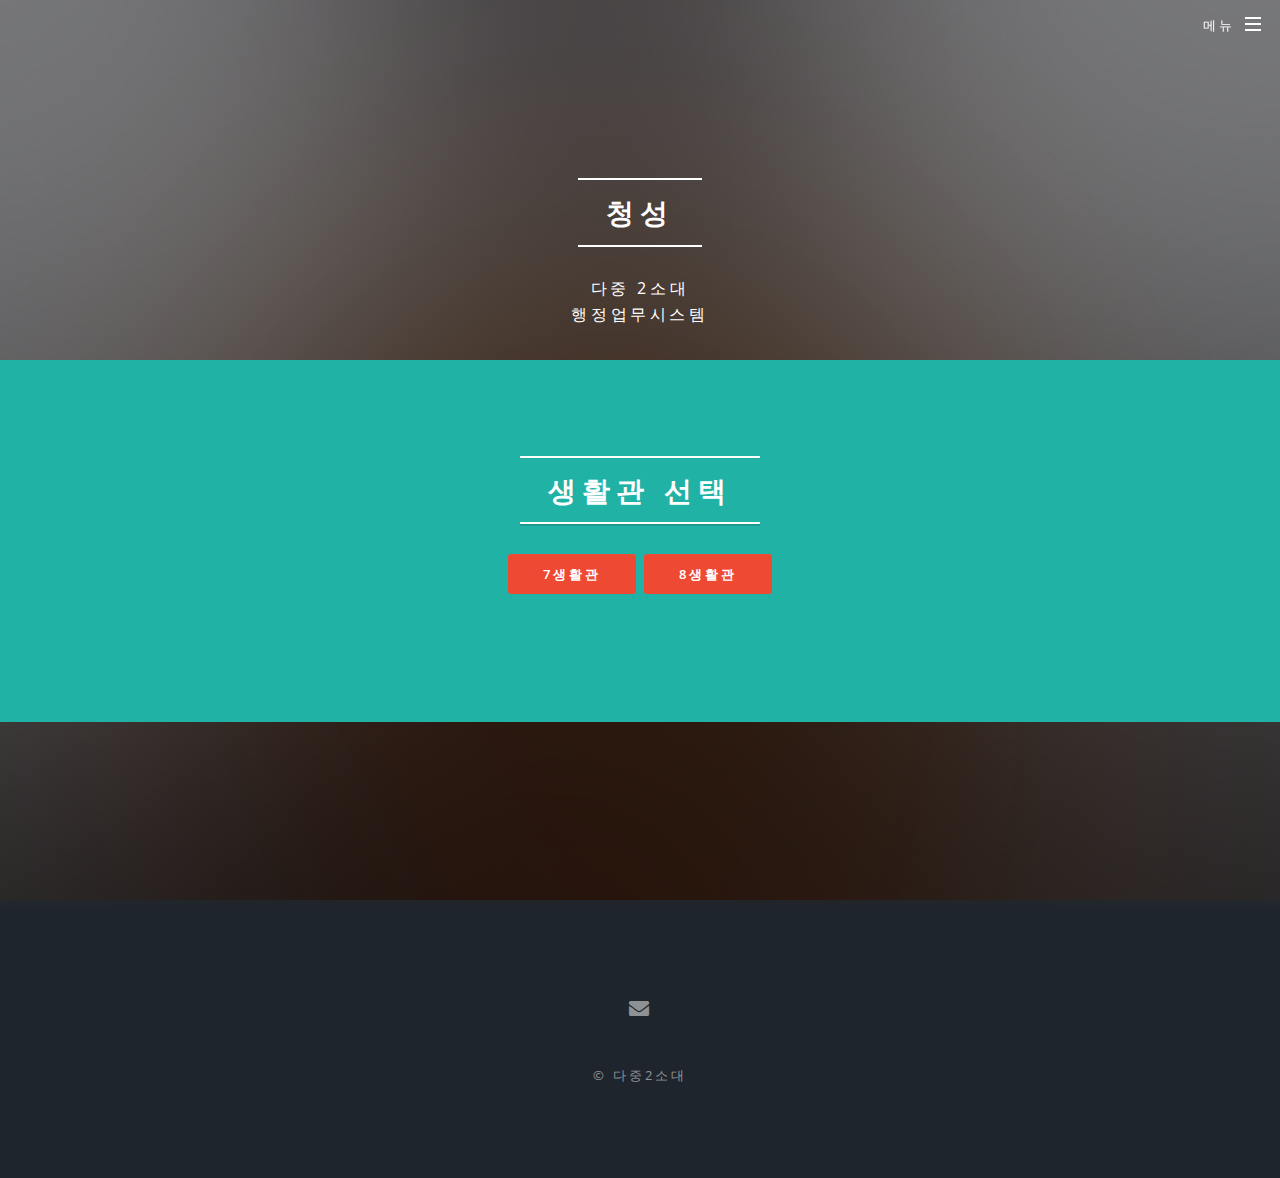
==== commit b193be35: "Update index.html" ====
--- a/Src/html/index.html
+++ b/Src/html/index.html
@@ -37,7 +37,6 @@
 									<div id="menu">
 										<ul>
 											<li><a href="index.html">청성</a></li>
-											<li><a href="signup.html">회원가입</a></li>
 										</ul>
 									</div>
 								</li>
@@ -51,7 +50,12 @@
 							<h2>청성</h2>
 							<p>다중 2소대<br />
 							행정업무시스템<br />
-							외출, 종교 종합 </p>
+							</p>
+
+
+
+
+<!--							
 							<ul class="actions special">
 									
 									<input type="hidden" name="redirectUrl" value="https://blogpack.tistory.com/manage">
@@ -84,31 +88,22 @@
 						</div>
 						<a href="#one" class="more scrolly">더보기</a>
 					</section>
+-->
 
-				<!-- One -->
+				
 					<section id="one" class="wrapper style1 special">
 						<div class="inner"></div>
 							<header class="major">
-								<h2>오늘의 날씨
-									<script>
-									let today = new Date();
-									let year = today.getFullYear();
-									let month = today.getMonth() + 1;
-									let date = today.getDate();
-									let day = today.getDay();
-									document.write("<"+year+"년"+month+"월"+date+"일"+">");
-									</script>
-
-
-								</h2>
-								
-								
-								<p>27도, 대체로 흐림</p>
+								<h2>생활관 선택</h2>
+								<p>
+									<a href="#" class="button primary">7생활관 </a>
+									<a href="#" class="button primary">8생활관 </a>
+								</p>
 							</header>
 						</div>
 					</section>
 
-				<!-- Two -->
+<!--				
 					<section id="two" class="wrapper alt style2">
 						<section class="spotlight">
 							<div class="image"><img src="images/pic01.jpg" alt="" /></div><div class="content">
@@ -124,7 +119,7 @@
 						</section>
 					</section>
 
-				<!-- Three -->
+				
 					<section id="three" class="wrapper style3 special">
 						<div class="inner">
 							<header class="major">
@@ -144,7 +139,7 @@
 						</div>
 					</section>
 
-				<!-- CTA -->
+				
 					<section id="cta" class="wrapper style4">
 						<div class="inner">
 							<header>
@@ -155,6 +150,7 @@
 						</div>
 					</section>
 
+-->
 				<!-- Footer -->
 					<footer id="footer">
 						<ul class="icons">
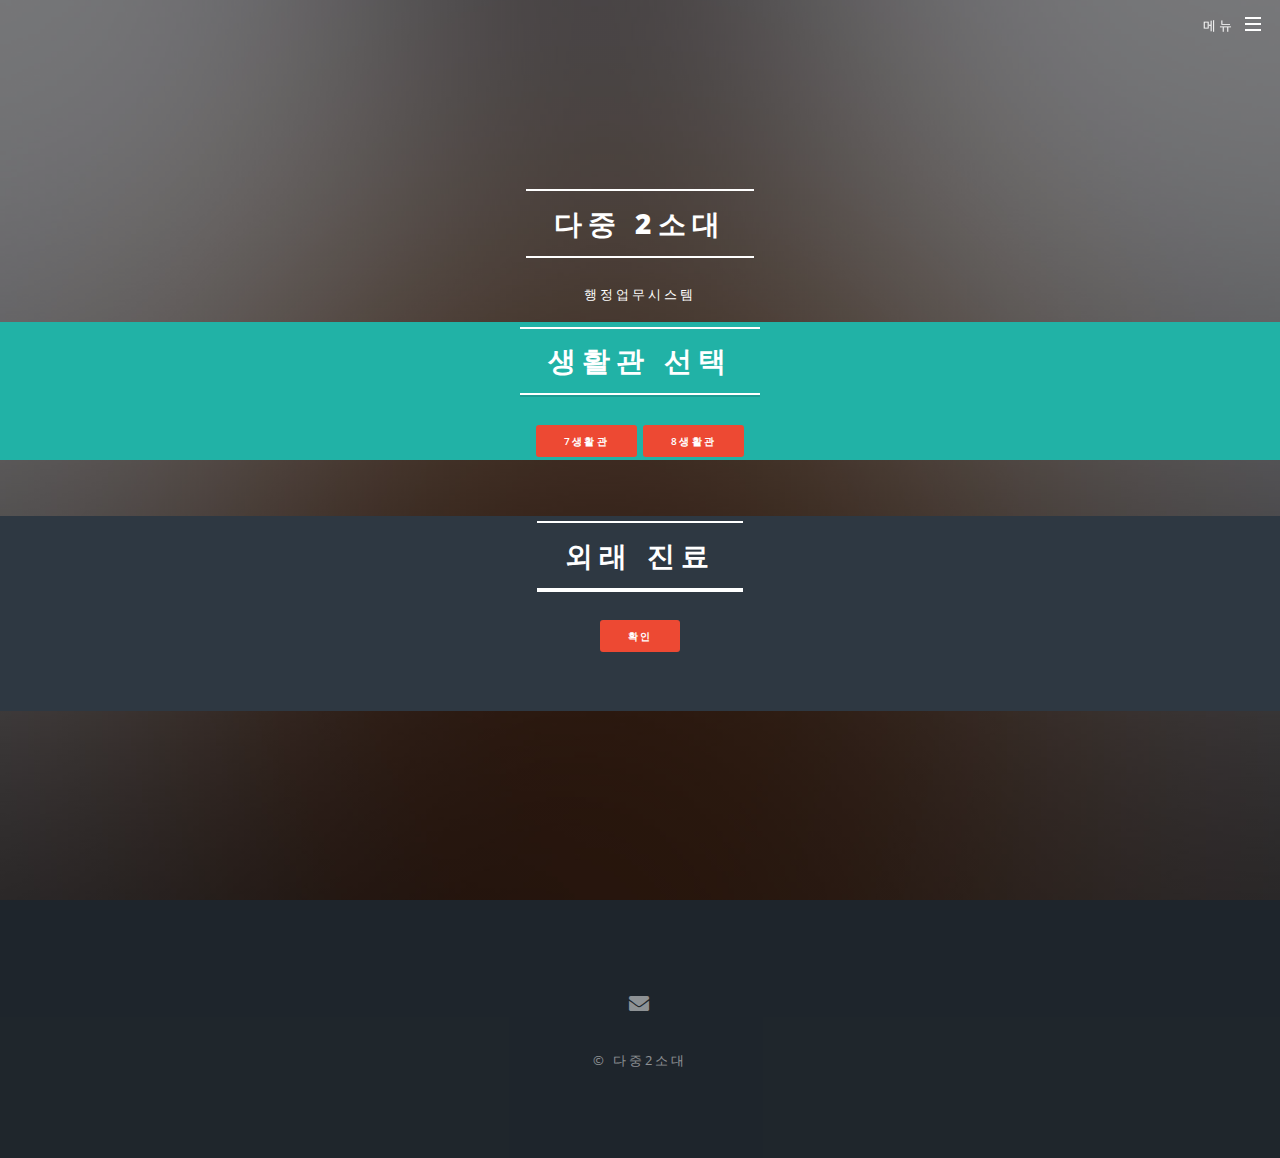
==== commit 6b6e6a1e: "Add Bottom-Up Daily Closing Function" ====
--- a/Src/html/index.html
+++ b/Src/html/index.html
@@ -36,7 +36,7 @@
 									<a href="#menu" class="menuToggle"><span>메뉴</span></a>
 									<div id="menu">
 										<ul>
-											<li><a href="index.html">청성</a></li>
+											<li><a href="index.html"> 홈 화면 </a></li>
 										</ul>
 									</div>
 								</li>
@@ -47,10 +47,8 @@
 				<!-- Banner -->
 					<section id="banner">
 						<div class="inner">
-							<h2>청성</h2>
-							<p>다중 2소대<br />
-							행정업무시스템<br />
-							</p>
+							<h2>다중 2소대 </h2>
+							<p>행정업무시스템</p> <br>
 
 
 
@@ -90,67 +88,28 @@
 					</section>
 -->
 
-				
 					<section id="one" class="wrapper style1 special">
 						<div class="inner"></div>
 							<header class="major">
 								<h2>생활관 선택</h2>
 								<p>
-									<a href="#" class="button primary">7생활관 </a>
-									<a href="#" class="button primary">8생활관 </a>
+									<a href="Seven.html" class="button primary"> 7생활관 </a>
+									<a href="#" class="button primary"> 8생활관 </a>
+								</p>
+							</header>
+						</div>
+
+						<section id="one" class="wrapper style2 special">
+						<div class="inner"></div>
+							<header class="major">
+								<h2>외래 진료</h2>
+								<p>
+									<a href="Seven.html" class="button primary"> 확인 </a>
 								</p>
 							</header>
 						</div>
 					</section>
 
-<!--				
-					<section id="two" class="wrapper alt style2">
-						<section class="spotlight">
-							<div class="image"><img src="images/pic01.jpg" alt="" /></div><div class="content">
-								<h2>금일 일정</h2>
-								<p>체력 단련</p>
-							</div>
-						</section>
-						<section class="spotlight">
-							<div class="image"><img src="images/pic02.jpg" alt="" /></div><div class="content">
-								<h2>익일 일정</h2>
-								<p>체력 단련</p>
-							</div>
-						</section>
-					</section>
-
-				
-					<section id="three" class="wrapper style3 special">
-						<div class="inner">
-							<header class="major">
-								<h2>전파 사항</h2>
-								<p>다중2소대 전파사항</p>
-							</header>
-							<ul class="features">
-								<li class="icon fa-paper-plane">
-									<h3>두발 정리</h3>
-									<p>내일까지.</p>
-								</li>
-								<li class="icon solid fa-laptop">
-									<h3>전투화 손질</h3>
-									<p>오늘까지.</p>
-								</li>
-							</ul>
-						</div>
-					</section>
-
-				
-					<section id="cta" class="wrapper style4">
-						<div class="inner">
-							<header>
-								<h2>비상 연락망</h2>
-								<p>특이사항 있을 시 보고</p>
-								<p>010 - 9019 - 3799</p>
-							</header>
-						</div>
-					</section>
-
--->
 				<!-- Footer -->
 					<footer id="footer">
 						<ul class="icons">
--- a/Src/html/assets/css/main.css
+++ b/Src/html/assets/css/main.css
@@ -104,16 +104,15 @@
 	body, input, select, textarea {
 		color: #fff;
 		font-family: "Open Sans", Helvetica, sans-serif;
-		font-size: 15pt;
-		font-weight: 400;
+		font-size: 1em;
 		letter-spacing: 0.075em;
-		line-height: 1.65em;
+		line-height: 1em;
 	}
 
 		@media screen and (max-width: 1680px) {
 
 			body, input, select, textarea {
-				font-size: 13pt;
+				font-size: 1em;
 			}
 
 		}
@@ -121,7 +120,7 @@
 		@media screen and (max-width: 1280px) {
 
 			body, input, select, textarea {
-				font-size: 12pt;
+				font-size: 1em;
 			}
 
 		}
@@ -129,7 +128,7 @@
 		@media screen and (max-width: 736px) {
 
 			body, input, select, textarea {
-				font-size: 11pt;
+				font-size: 1em;
 				letter-spacing: 0.0375em;
 			}
 
@@ -159,7 +158,8 @@
 	}
 
 	p {
-		margin: 0 0 2em 0;
+		font-size: 0.8em;
+		margin: 0 0 0.3em 0;
 	}
 
 	h1, h2, h3, h4, h5, h6 {
@@ -1838,12 +1838,12 @@
 		background-color: rgba(144, 144, 144, 0.25);
 		border-radius: 3px;
 		border: none;
-		color: inherit;
+		color: blue;
 		display: block;
 		outline: 0;
-		padding: 0 1em;
+		padding: 1em;
 		text-decoration: none;
-		width: 100%;
+		width: 99%;
 	}
 
 		input[type="text"]:invalid,
@@ -1883,7 +1883,7 @@
 	input[type="password"],
 	input[type="email"],
 	select {
-		height: 2.75em;
+		height: 2em;
 	}
 
 	textarea {
@@ -2337,7 +2337,7 @@
 	}
 
 	table {
-		margin: 0 0 2em 0;
+		margin: 0 0 1em 0;
 		width: 100%;
 	}
 
@@ -2352,7 +2352,8 @@
 			}
 
 		table td {
-			padding: 0.75em 0.75em;
+			padding: 0.3em 0.3em;
+			font-size: 0.8em;
 		}
 
 		table th {
@@ -2788,7 +2789,7 @@
 /* Wrapper */
 
 	.wrapper {
-		padding: 6em 0 4em 0 ;
+		padding: 0.3em 0.3em 0 ;
 	}
 
 		.wrapper > .inner {
@@ -3304,7 +3305,7 @@
 		@media screen and (max-width: 980px) {
 
 			.wrapper {
-				padding: 4em 3em 2em 3em ;
+				padding: 0.3em 0.3em 0.3em 0.3em ;
 			}
 
 		}
@@ -3312,7 +3313,7 @@
 		@media screen and (max-width: 736px) {
 
 			.wrapper {
-				padding: 3em 2em 1em 2em ;
+				padding: 0.3em 0.3em 0.3em 0.3em ;
 			}
 
 		}
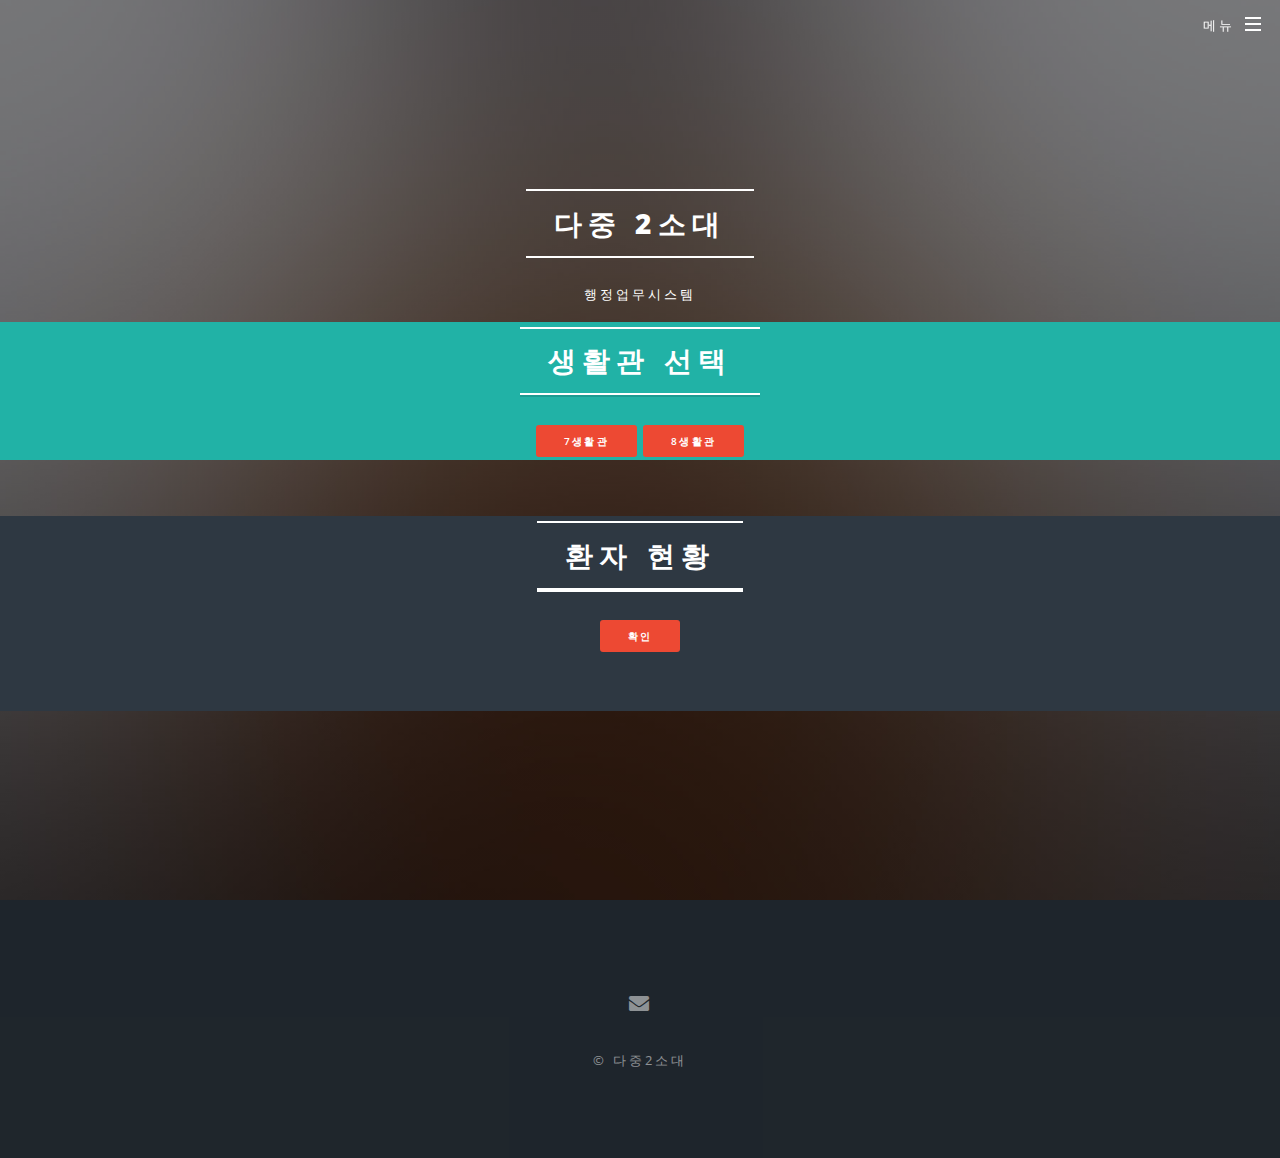
==== commit bd19285c: "Update index.html" ====
--- a/Src/html/index.html
+++ b/Src/html/index.html
@@ -94,7 +94,7 @@
 								<h2>생활관 선택</h2>
 								<p>
 									<a href="Seven.html" class="button primary"> 7생활관 </a>
-									<a href="#" class="button primary"> 8생활관 </a>
+									<a href="Eight.html" class="button primary"> 8생활관 </a>
 								</p>
 							</header>
 						</div>
@@ -102,9 +102,9 @@
 						<section id="one" class="wrapper style2 special">
 						<div class="inner"></div>
 							<header class="major">
-								<h2>외래 진료</h2>
+								<h2>환자 현황</h2>
 								<p>
-									<a href="Seven.html" class="button primary"> 확인 </a>
+									<a href="Patient.html" class="button primary"> 확인 </a>
 								</p>
 							</header>
 						</div>
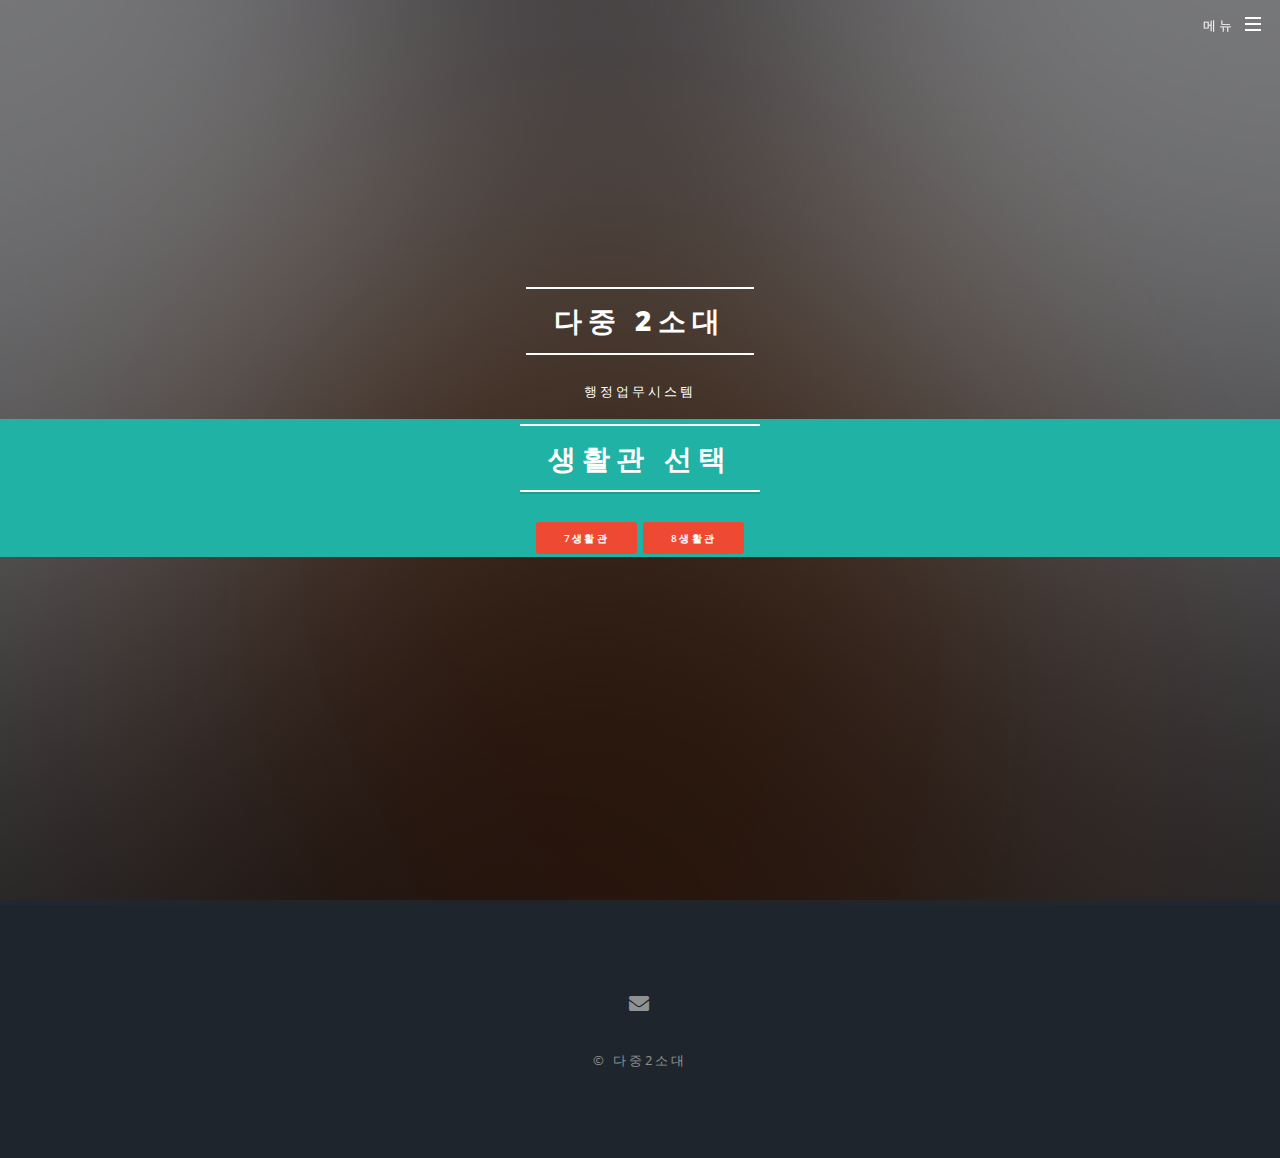
==== commit 6096880a: "Add ico" ====
--- a/Src/html/index.html
+++ b/Src/html/index.html
@@ -18,8 +18,8 @@
 		<meta name="viewport" content="width=device-width, initial-scale=1, user-scalable=no" />
 		<link rel="stylesheet" href="assets/css/main.css" />
 		<noscript><link rel="stylesheet" href="assets/css/noscript.css" /></noscript>
-
 		<script src="date.js"></script>
+		<link href="images/logo.ico" rel="shortcut icon" type="image/x-icon">
 	</head>
 	<body class="landing is-preload">
 
@@ -98,16 +98,6 @@
 								</p>
 							</header>
 						</div>
-
-						<section id="one" class="wrapper style2 special">
-						<div class="inner"></div>
-							<header class="major">
-								<h2>환자 현황</h2>
-								<p>
-									<a href="Patient.html" class="button primary"> 확인 </a>
-								</p>
-							</header>
-						</div>
 					</section>
 
 				<!-- Footer -->
